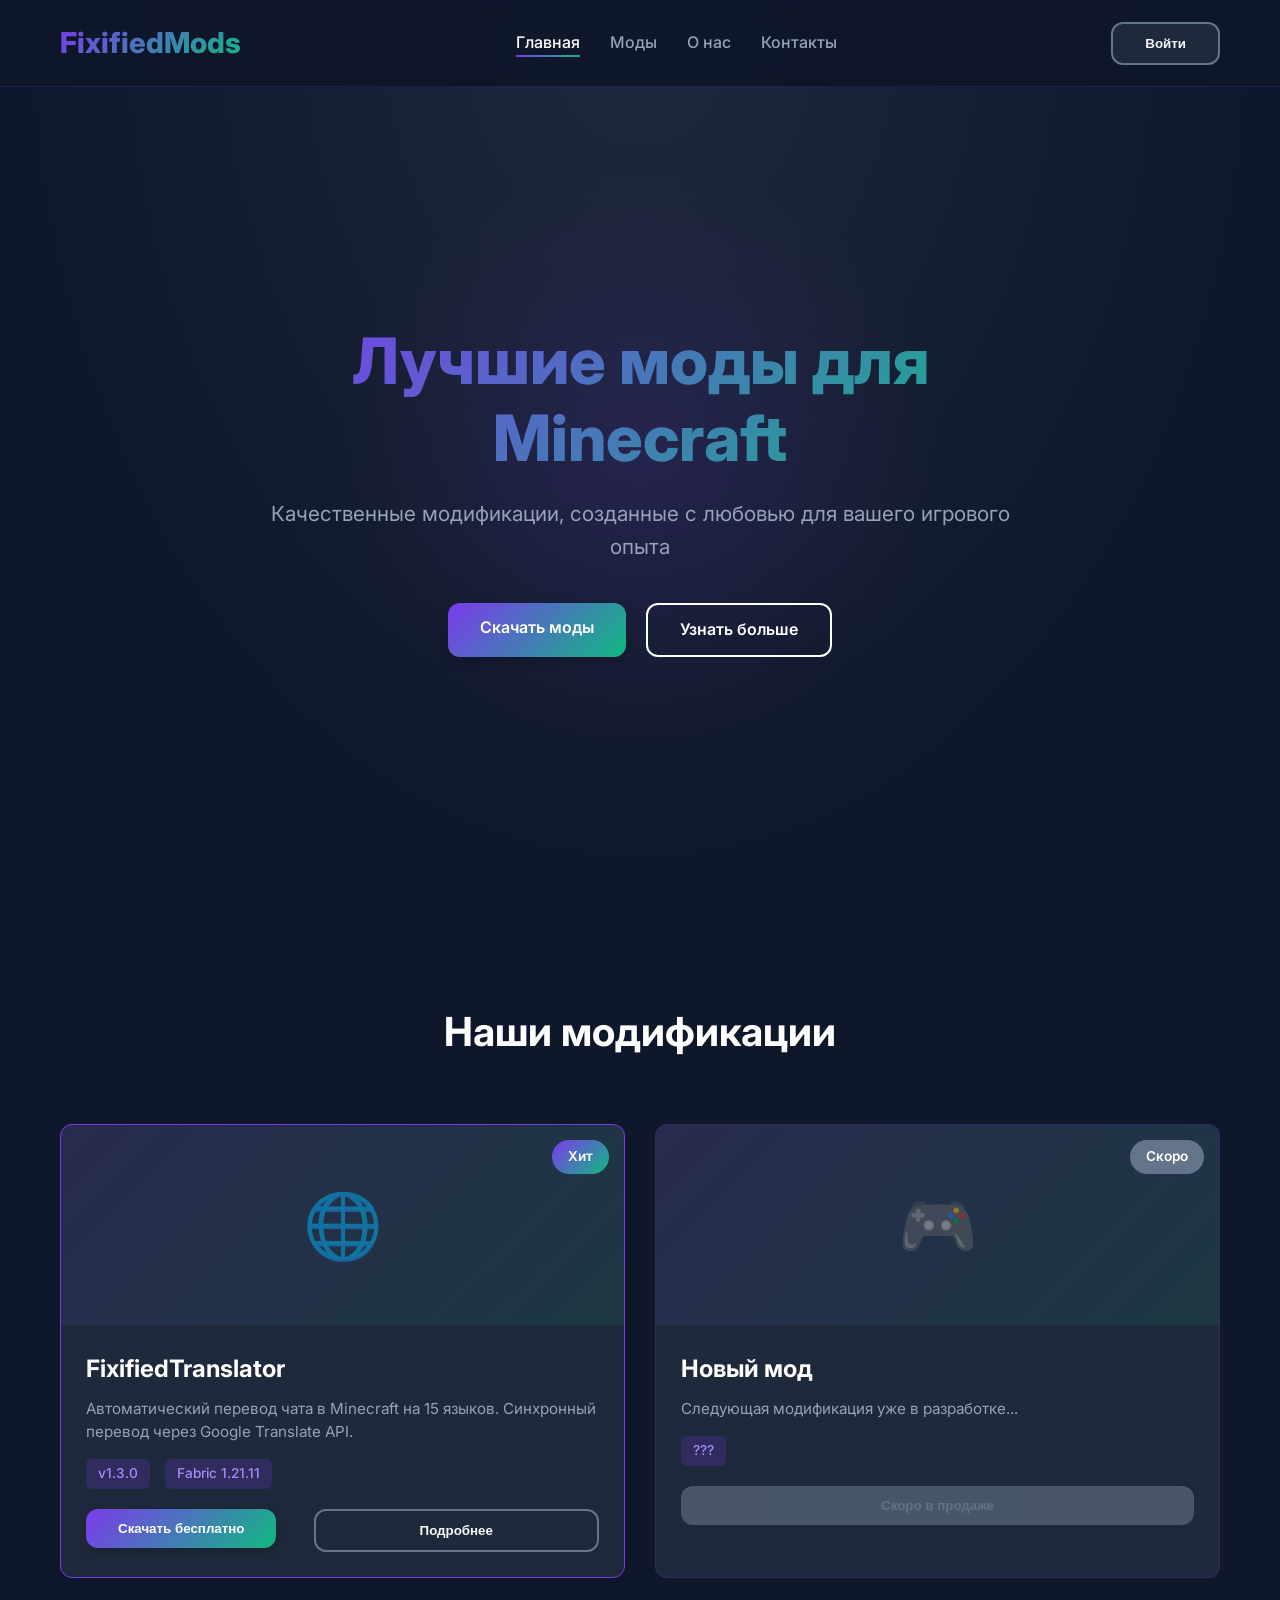
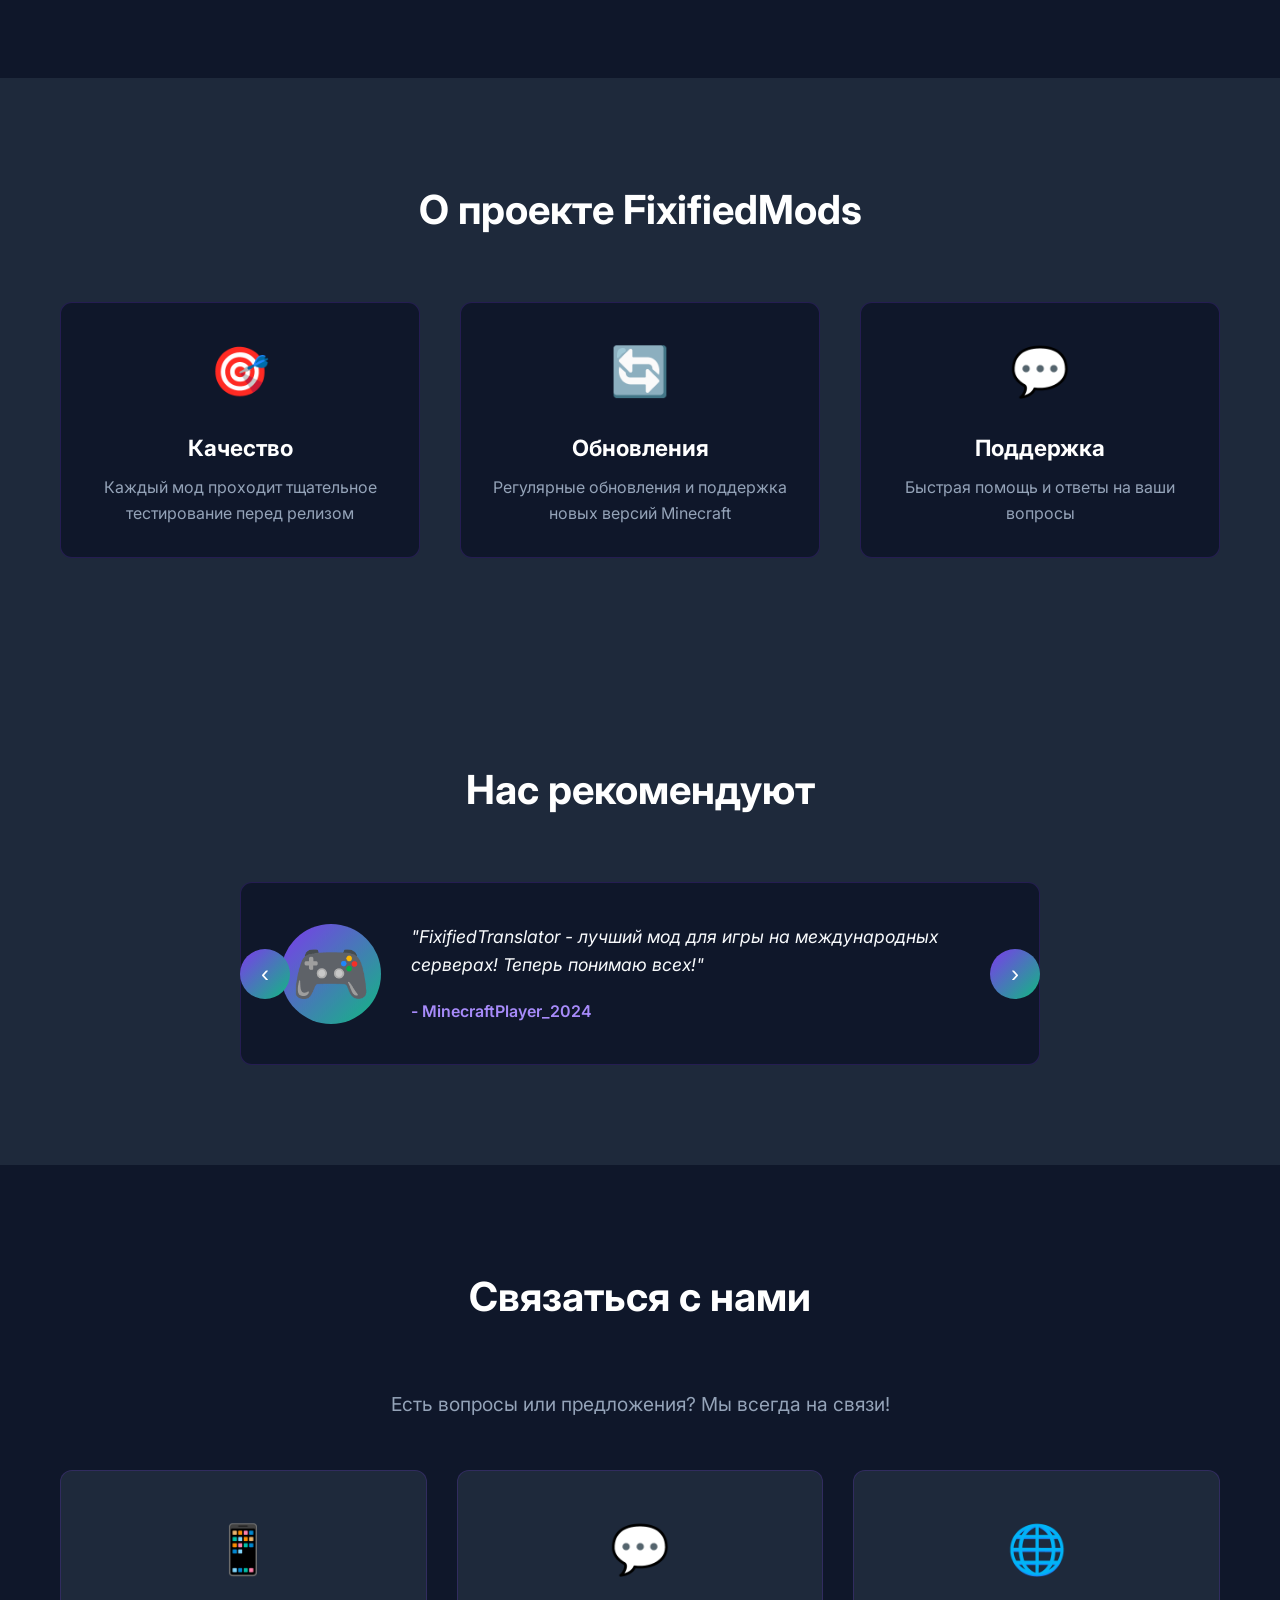
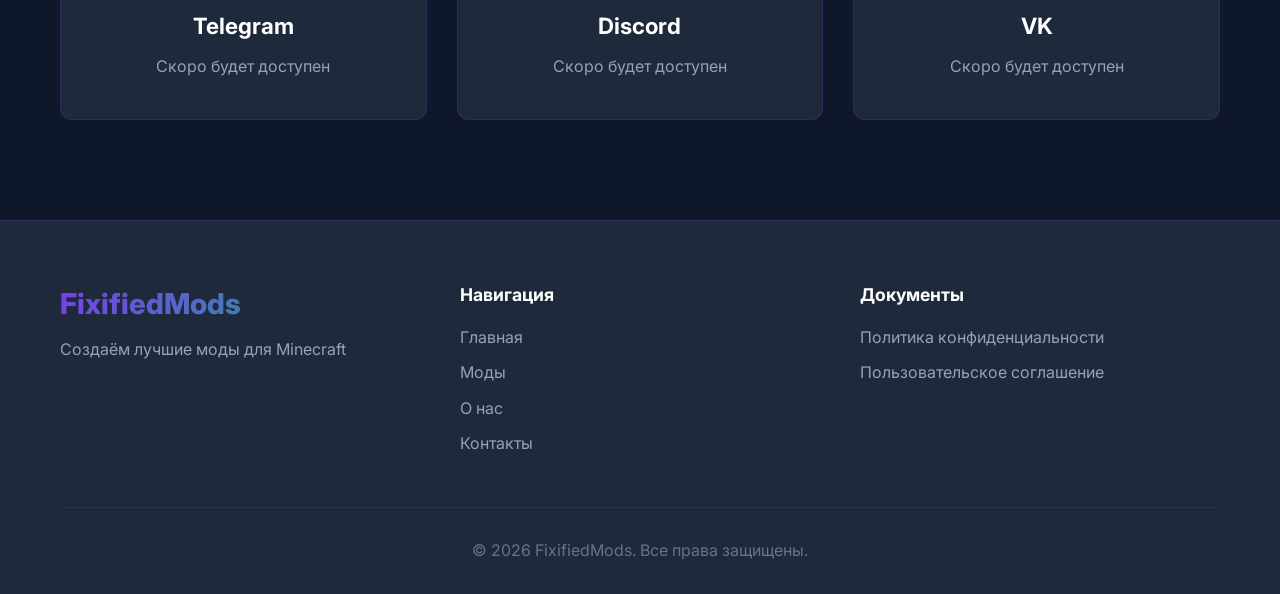
==== index.html @ a30034c5 "Initial commit: FixifiedMods website with FixifiedTranslator v1.3.0" ====
<!DOCTYPE html>
<html lang="ru">
<head>
    <meta charset="UTF-8">
    <meta name="viewport" content="width=device-width, initial-scale=1.0">
    <title>FixifiedMods - Моды для Minecraft</title>
    <link rel="stylesheet" href="css/style.css">
    <link rel="preconnect" href="https://fonts.googleapis.com">
    <link rel="preconnect" href="https://fonts.gstatic.com" crossorigin>
    <link href="https://fonts.googleapis.com/css2?family=Inter:wght@400;500;600;700;800&display=swap" rel="stylesheet">
</head>
<body>
    <!-- Навигация -->
    <nav class="navbar">
        <div class="container">
            <div class="nav-brand">
                <h1 class="logo">FixifiedMods</h1>
            </div>
            <ul class="nav-menu">
                <li><a href="#home" class="nav-link active">Главная</a></li>
                <li><a href="#mods" class="nav-link">Моды</a></li>
                <li><a href="#about" class="nav-link">О нас</a></li>
                <li><a href="#contact" class="nav-link">Контакты</a></li>
            </ul>
            <div class="nav-actions">
                <button class="btn-secondary">Войти</button>
            </div>
            <div class="hamburger">
                <span></span>
                <span></span>
                <span></span>
            </div>
        </div>
    </nav>

    <!-- Герой секция -->
    <section id="home" class="hero">
        <div class="container">
            <div class="hero-content">
                <h1 class="hero-title">Лучшие моды для Minecraft</h1>
                <p class="hero-subtitle">Качественные модификации, созданные с любовью для вашего игрового опыта</p>
                <div class="hero-buttons">
                    <a href="#mods" class="btn-primary">Скачать моды</a>
                    <a href="#about" class="btn-outline">Узнать больше</a>
                </div>
            </div>
        </div>
    </section>

    <!-- Моды -->
    <section id="mods" class="mods-section">
        <div class="container">
            <h2 class="section-title">Наши модификации</h2>
            <div class="mods-grid">
                <!-- FixifiedTranslator -->
                <div class="mod-card featured">
                    <div class="mod-badge">Хит</div>
                    <div class="mod-image">
                        <div class="mod-placeholder">🌐</div>
                    </div>
                    <div class="mod-info">
                        <h3 class="mod-title">FixifiedTranslator</h3>
                        <p class="mod-description">Автоматический перевод чата в Minecraft на 15 языков. Синхронный перевод через Google Translate API.</p>
                        <div class="mod-meta">
                            <span class="mod-version">v1.3.0</span>
                            <span class="mod-loader">Fabric 1.21.11</span>
                        </div>
                        <div class="mod-actions">
                            <div class="download-wrapper">
                                <button class="btn-primary mod-download" id="downloadBtn">Скачать бесплатно</button>
                                <div class="download-options" id="downloadOptions">
                                    <a href="#" class="download-option" id="downloadDirect">
                                        <span class="option-icon">⬇️</span>
                                        <div>
                                            <div class="option-title">Скачать с сайта</div>
                                            <div class="option-desc">Без перехода на GitHub</div>
                                        </div>
                                    </a>
                                    <a href="https://github.com/your-username/fixifiedtranslator/releases/tag/v1.3.0" target="_blank" class="download-option" id="downloadGithub">
                                        <span class="option-icon">🐙</span>
                                        <div>
                                            <div class="option-title">GitHub Releases</div>
                                            <div class="option-desc">Перейти на GitHub</div>
                                        </div>
                                    </a>
                                </div>
                            </div>
                            <button class="btn-secondary mod-details" id="detailsBtn">Подробнее</button>
                        </div>
                    </div>
                </div>

                <!-- Placeholder для будущих модов -->
                <div class="mod-card coming-soon">
                    <div class="mod-badge soon">Скоро</div>
                    <div class="mod-image">
                        <div class="mod-placeholder">🎮</div>
                    </div>
                    <div class="mod-info">
                        <h3 class="mod-title">Новый мод</h3>
                        <p class="mod-description">Следующая модификация уже в разработке...</p>
                        <div class="mod-meta">
                            <span class="mod-version">???</span>
                        </div>
                        <div class="mod-actions">
                            <button class="btn-disabled" disabled>Скоро в продаже</button>
                        </div>
                    </div>
                </div>
            </div>
        </div>
    </section>

    <!-- О нас -->
    <section id="about" class="about-section">
        <div class="container">
            <h2 class="section-title">О проекте FixifiedMods</h2>
            <div class="about-content">
                <div class="about-feature">
                    <div class="feature-icon">🎯</div>
                    <h3>Качество</h3>
                    <p>Каждый мод проходит тщательное тестирование перед релизом</p>
                </div>
                <div class="about-feature">
                    <div class="feature-icon">🔄</div>
                    <h3>Обновления</h3>
                    <p>Регулярные обновления и поддержка новых версий Minecraft</p>
                </div>
                <div class="about-feature">
                    <div class="feature-icon">💬</div>
                    <h3>Поддержка</h3>
                    <p>Быстрая помощь и ответы на ваши вопросы</p>
                </div>
            </div>
        </div>
    </section>

    <!-- Отзывы -->
    <section id="reviews" class="reviews-section">
        <div class="container">
            <h2 class="section-title">Нас рекомендуют</h2>
            <div class="reviews-slider">
                <div class="reviews-track">
                    <div class="review-card">
                        <div class="review-avatar">🎮</div>
                        <div class="review-content">
                            <p class="review-text">"FixifiedTranslator - лучший мод для игры на международных серверах! Теперь понимаю всех!"</p>
                            <h4 class="review-author">- MinecraftPlayer_2024</h4>
                        </div>
                    </div>
                    <div class="review-card">
                        <div class="review-avatar">⛏️</div>
                        <div class="review-content">
                            <p class="review-text">"Наконец-то нормальный переводчик для Minecraft. Работает быстро и без лагов!"</p>
                            <h4 class="review-author">- CraftMaster_RU</h4>
                        </div>
                    </div>
                    <div class="review-card">
                        <div class="review-avatar">🌟</div>
                        <div class="review-content">
                            <p class="review-text">"Играю с друзьями из других стран, и этот мод просто спасение. Рекомендую!"</p>
                            <h4 class="review-author">- BlockBuilder_Pro</h4>
                        </div>
                    </div>
                </div>
                <button class="slider-btn slider-prev">‹</button>
                <button class="slider-btn slider-next">›</button>
            </div>
        </div>
    </section>

    <!-- Контакты -->
    <section id="contact" class="contact-section">
        <div class="container">
            <h2 class="section-title">Связаться с нами</h2>
            <p class="contact-subtitle">Есть вопросы или предложения? Мы всегда на связи!</p>
            <div class="contact-links">
                <a href="#" class="contact-card">
                    <div class="contact-icon">📱</div>
                    <h3>Telegram</h3>
                    <p>Скоро будет доступен</p>
                </a>
                <a href="#" class="contact-card">
                    <div class="contact-icon">💬</div>
                    <h3>Discord</h3>
                    <p>Скоро будет доступен</p>
                </a>
                <a href="#" class="contact-card">
                    <div class="contact-icon">🌐</div>
                    <h3>VK</h3>
                    <p>Скоро будет доступен</p>
                </a>
            </div>
        </div>
    </section>

    <!-- Модальное окно мода -->
    <div class="modal" id="modModal">
        <div class="modal-overlay" id="modalOverlay"></div>
        <div class="modal-content">
            <button class="modal-close" id="modalClose">✕</button>
            <div class="modal-header">
                <div class="modal-icon">🌐</div>
                <h2 class="modal-title">FixifiedTranslator</h2>
                <span class="modal-version">v1.3.0</span>
            </div>
            <div class="modal-body">
                <div class="modal-section">
                    <h3>Описание</h3>
                    <p>FixifiedTranslator — это мощный мод для Minecraft Fabric, который автоматически переводит входящие сообщения чата на выбранный вами язык. Забудьте о языковых барьерах на международных серверах!</p>
                </div>
                <div class="modal-section">
                    <h3>Возможности</h3>
                    <ul class="feature-list">
                        <li>✅ Автоматический перевод всех входящих сообщений</li>
                        <li>✅ Поддержка 15 языков</li>
                        <li>✅ Синхронный перевод через Google Translate API</li>
                        <li>✅ Без миксинов (совместим с Sodium)</li>
                        <li>✅ Настройки через клавишу F9</li>
                        <li>✅ Конфиг сохраняется в config/fixifiedtranslator.json</li>
                        <li>✅ Работает на Fabric 1.21.11</li>
                    </ul>
                </div>
                <div class="modal-section">
                    <h3>Установка</h3>
                    <ol class="install-steps">
                        <li>Установите <a href="https://fabricmc.net/use/installer/" target="_blank">Fabric Loader</a></li>
                        <li>Скачайте мод и поместите .jar файл в папку <code>mods</code></li>
                        <li>Запустите Minecraft с Fabric профилем</li>
                        <li>Нажмите F9 в игре для настройки языка</li>
                    </ol>
                </div>
                <div class="modal-section">
                    <h3>Системные требования</h3>
                    <div class="requirements">
                        <div class="req-item">
                            <span class="req-label">Версия Minecraft:</span>
                            <span class="req-value">1.21.11</span>
                        </div>
                        <div class="req-item">
                            <span class="req-label">Загрузчик:</span>
                            <span class="req-value">Fabric</span>
                        </div>
                        <div class="req-item">
                            <span class="req-label">Java:</span>
                            <span class="req-value">21+</span>
                        </div>
                        <div class="req-item">
                            <span class="req-label">Размер файла:</span>
                            <span class="req-value">~50 KB</span>
                        </div>
                    </div>
                </div>
            </div>
            <div class="modal-footer">
                <a href="#" class="btn-primary modal-download" id="modalDownloadDirect">Скачать v1.3.0</a>
                <a href="https://github.com/your-username/fixifiedtranslator/releases/tag/v1.3.0" target="_blank" class="btn-secondary">GitHub</a>
            </div>
        </div>
    </div>

    <!-- Футер -->
    <footer class="footer">
        <div class="container">
            <div class="footer-content">
                <div class="footer-brand">
                    <h3>FixifiedMods</h3>
                    <p>Создаём лучшие моды для Minecraft</p>
                </div>
                <div class="footer-links">
                    <h4>Навигация</h4>
                    <ul>
                        <li><a href="#home">Главная</a></li>
                        <li><a href="#mods">Моды</a></li>
                        <li><a href="#about">О нас</a></li>
                        <li><a href="#contact">Контакты</a></li>
                    </ul>
                </div>
                <div class="footer-legal">
                    <h4>Документы</h4>
                    <ul>
                        <li><a href="#">Политика конфиденциальности</a></li>
                        <li><a href="#">Пользовательское соглашение</a></li>
                    </ul>
                </div>
            </div>
            <div class="footer-bottom">
                <p>&copy; 2026 FixifiedMods. Все права защищены.</p>
            </div>
        </div>
    </footer>

    <script src="js/main.js"></script>
</body>
</html>
---- css/style.css ----
/* ===== RESET & BASE ===== */
* {
    margin: 0;
    padding: 0;
    box-sizing: border-box;
}

:root {
    --primary: #7c3aed;
    --primary-dark: #6d28d9;
    --primary-light: #a78bfa;
    --secondary: #10b981;
    --dark: #0f172a;
    --dark-light: #1e293b;
    --gray: #64748b;
    --gray-light: #94a3b8;
    --light: #f8fafc;
    --white: #ffffff;
    --gradient: linear-gradient(135deg, var(--primary) 0%, var(--secondary) 100%);
    --shadow: 0 10px 30px rgba(0, 0, 0, 0.3);
    --shadow-sm: 0 4px 12px rgba(0, 0, 0, 0.2);
    --radius: 12px;
    --transition: all 0.3s ease;
}

html {
    scroll-behavior: smooth;
}

body {
    font-family: 'Inter', -apple-system, BlinkMacSystemFont, 'Segoe UI', sans-serif;
    background: var(--dark);
    color: var(--light);
    line-height: 1.6;
    overflow-x: hidden;
}

.container {
    max-width: 1200px;
    margin: 0 auto;
    padding: 0 20px;
}

/* ===== BUTTONS ===== */
.btn-primary {
    display: inline-block;
    padding: 12px 32px;
    background: var(--gradient);
    color: var(--white);
    border: none;
    border-radius: var(--radius);
    font-weight: 600;
    text-decoration: none;
    cursor: pointer;
    transition: var(--transition);
    box-shadow: var(--shadow-sm);
}

.btn-primary:hover {
    transform: translateY(-2px);
    box-shadow: var(--shadow);
}

.btn-secondary {
    display: inline-block;
    padding: 12px 32px;
    background: var(--dark-light);
    color: var(--light);
    border: 2px solid var(--gray);
    border-radius: var(--radius);
    font-weight: 600;
    text-decoration: none;
    cursor: pointer;
    transition: var(--transition);
}

.btn-secondary:hover {
    border-color: var(--primary-light);
    color: var(--primary-light);
}

.btn-outline {
    display: inline-block;
    padding: 12px 32px;
    background: transparent;
    color: var(--white);
    border: 2px solid var(--white);
    border-radius: var(--radius);
    font-weight: 600;
    text-decoration: none;
    cursor: pointer;
    transition: var(--transition);
}

.btn-outline:hover {
    background: var(--white);
    color: var(--dark);
}

.btn-disabled {
    display: inline-block;
    padding: 12px 32px;
    background: var(--gray);
    color: var(--gray-light);
    border: none;
    border-radius: var(--radius);
    font-weight: 600;
    cursor: not-allowed;
    opacity: 0.6;
}

/* ===== NAVBAR ===== */
.navbar {
    position: fixed;
    top: 0;
    left: 0;
    right: 0;
    background: rgba(15, 23, 42, 0.95);
    backdrop-filter: blur(10px);
    z-index: 1000;
    padding: 20px 0;
    border-bottom: 1px solid rgba(124, 58, 237, 0.2);
}

.navbar .container {
    display: flex;
    justify-content: space-between;
    align-items: center;
}

.logo {
    font-size: 1.8rem;
    font-weight: 800;
    background: var(--gradient);
    -webkit-background-clip: text;
    background-clip: text;
    -webkit-text-fill-color: transparent;
}

.nav-menu {
    display: flex;
    list-style: none;
    gap: 30px;
}

.nav-link {
    color: var(--gray-light);
    text-decoration: none;
    font-weight: 500;
    transition: var(--transition);
    position: relative;
}

.nav-link:hover,
.nav-link.active {
    color: var(--white);
}

.nav-link.active::after {
    content: '';
    position: absolute;
    bottom: -5px;
    left: 0;
    right: 0;
    height: 2px;
    background: var(--gradient);
    border-radius: 1px;
}

.hamburger {
    display: none;
    flex-direction: column;
    gap: 5px;
    cursor: pointer;
}

.hamburger span {
    width: 25px;
    height: 3px;
    background: var(--white);
    border-radius: 2px;
    transition: var(--transition);
}

/* ===== HERO ===== */
.hero {
    min-height: 100vh;
    display: flex;
    align-items: center;
    justify-content: center;
    background: radial-gradient(ellipse at top, var(--dark-light) 0%, var(--dark) 70%);
    padding-top: 80px;
    position: relative;
    overflow: hidden;
}

.hero::before {
    content: '';
    position: absolute;
    top: 50%;
    left: 50%;
    transform: translate(-50%, -50%);
    width: 600px;
    height: 600px;
    background: radial-gradient(circle, rgba(124, 58, 237, 0.15) 0%, transparent 70%);
    border-radius: 50%;
    pointer-events: none;
}

.hero-content {
    text-align: center;
    max-width: 800px;
    position: relative;
    z-index: 1;
}

.hero-title {
    font-size: 4rem;
    font-weight: 800;
    line-height: 1.2;
    margin-bottom: 20px;
    background: var(--gradient);
    -webkit-background-clip: text;
    background-clip: text;
    -webkit-text-fill-color: transparent;
}

.hero-subtitle {
    font-size: 1.3rem;
    color: var(--gray-light);
    margin-bottom: 40px;
}

.hero-buttons {
    display: flex;
    gap: 20px;
    justify-content: center;
    flex-wrap: wrap;
}

/* ===== MODS SECTION ===== */
.mods-section {
    padding: 100px 0;
    background: var(--dark);
}

.section-title {
    font-size: 2.5rem;
    font-weight: 700;
    text-align: center;
    margin-bottom: 60px;
    color: var(--white);
}

.mods-grid {
    display: grid;
    grid-template-columns: repeat(auto-fit, minmax(320px, 1fr));
    gap: 30px;
}

.mod-card {
    background: var(--dark-light);
    border-radius: var(--radius);
    overflow: hidden;
    border: 1px solid rgba(124, 58, 237, 0.2);
    transition: var(--transition);
    position: relative;
}

.mod-card:hover {
    transform: translateY(-8px);
    border-color: var(--primary-light);
    box-shadow: var(--shadow);
}

.mod-card.featured {
    border-color: var(--primary);
}

.mod-card.coming-soon {
    opacity: 0.7;
}

.mod-badge {
    position: absolute;
    top: 15px;
    right: 15px;
    background: var(--gradient);
    color: var(--white);
    padding: 6px 16px;
    border-radius: 20px;
    font-size: 0.85rem;
    font-weight: 600;
    z-index: 2;
}

.mod-badge.soon {
    background: var(--gray);
}

.mod-image {
    height: 200px;
    background: linear-gradient(135deg, rgba(124, 58, 237, 0.1) 0%, rgba(16, 185, 129, 0.1) 100%);
    display: flex;
    align-items: center;
    justify-content: center;
}

.mod-placeholder {
    font-size: 4rem;
    opacity: 0.5;
}

.mod-info {
    padding: 25px;
}

.mod-title {
    font-size: 1.5rem;
    font-weight: 700;
    margin-bottom: 10px;
    color: var(--white);
}

.mod-description {
    color: var(--gray-light);
    margin-bottom: 15px;
    font-size: 0.95rem;
    line-height: 1.5;
}

.mod-meta {
    display: flex;
    gap: 15px;
    margin-bottom: 20px;
}

.mod-version,
.mod-loader {
    background: rgba(124, 58, 237, 0.2);
    color: var(--primary-light);
    padding: 4px 12px;
    border-radius: 6px;
    font-size: 0.85rem;
    font-weight: 500;
}

.mod-actions {
    display: flex;
    gap: 10px;
    flex-wrap: wrap;
}

.mod-actions button {
    flex: 1;
    min-width: 140px;
}

/* ===== ABOUT SECTION ===== */
.about-section {
    padding: 100px 0;
    background: var(--dark-light);
}

.about-content {
    display: grid;
    grid-template-columns: repeat(auto-fit, minmax(250px, 1fr));
    gap: 40px;
}

.about-feature {
    text-align: center;
    padding: 30px;
    background: var(--dark);
    border-radius: var(--radius);
    border: 1px solid rgba(124, 58, 237, 0.2);
    transition: var(--transition);
}

.about-feature:hover {
    border-color: var(--primary-light);
    transform: translateY(-5px);
}

.feature-icon {
    font-size: 3rem;
    margin-bottom: 20px;
}

.about-feature h3 {
    font-size: 1.4rem;
    margin-bottom: 10px;
    color: var(--white);
}

.about-feature p {
    color: var(--gray-light);
}

.mod-actions {
    display: flex;
    gap: 10px;
    flex-wrap: wrap;
}

.mod-actions button {
    flex: 1;
    min-width: 140px;
}

.download-wrapper {
    position: relative;
    flex: 1;
    min-width: 140px;
}

.download-options {
    position: absolute;
    top: calc(100% + 8px);
    left: 0;
    right: 0;
    background: var(--dark);
    border: 2px solid var(--primary);
    border-radius: var(--radius);
    padding: 8px;
    display: none;
    flex-direction: column;
    gap: 8px;
    z-index: 100;
    box-shadow: var(--shadow);
    animation: dropdownSlide 0.2s ease;
}

.download-options.active {
    display: flex;
}

@keyframes dropdownSlide {
    from {
        opacity: 0;
        transform: translateY(-10px);
    }
    to {
        opacity: 1;
        transform: translateY(0);
    }
}

.download-option {
    display: flex;
    align-items: center;
    gap: 12px;
    padding: 12px;
    background: var(--dark-light);
    border-radius: 8px;
    text-decoration: none;
    transition: var(--transition);
    border: 1px solid transparent;
}

.download-option:hover {
    border-color: var(--primary-light);
    background: rgba(124, 58, 237, 0.1);
}

.option-icon {
    font-size: 1.5rem;
}

.option-title {
    color: var(--white);
    font-weight: 600;
    font-size: 0.95rem;
}

.option-desc {
    color: var(--gray-light);
    font-size: 0.8rem;
}

/* ===== MODAL ===== */
.modal {
    position: fixed;
    top: 0;
    left: 0;
    right: 0;
    bottom: 0;
    z-index: 9999;
    display: none;
    align-items: center;
    justify-content: center;
    padding: 20px;
}

.modal.active {
    display: flex;
}

.modal-overlay {
    position: absolute;
    top: 0;
    left: 0;
    right: 0;
    bottom: 0;
    background: rgba(0, 0, 0, 0.8);
    backdrop-filter: blur(5px);
}

.modal-content {
    position: relative;
    background: var(--dark-light);
    border: 2px solid var(--primary);
    border-radius: var(--radius);
    max-width: 700px;
    width: 100%;
    max-height: 90vh;
    overflow-y: auto;
    padding: 40px;
    box-shadow: var(--shadow);
    animation: modalSlideIn 0.3s ease;
}

@keyframes modalSlideIn {
    from {
        opacity: 0;
        transform: scale(0.9) translateY(20px);
    }
    to {
        opacity: 1;
        transform: scale(1) translateY(0);
    }
}

.modal-close {
    position: absolute;
    top: 20px;
    right: 20px;
    background: var(--dark);
    border: 2px solid var(--gray);
    color: var(--white);
    width: 40px;
    height: 40px;
    border-radius: 50%;
    font-size: 1.2rem;
    cursor: pointer;
    transition: var(--transition);
    display: flex;
    align-items: center;
    justify-content: center;
}

.modal-close:hover {
    border-color: var(--primary);
    background: rgba(124, 58, 237, 0.2);
}

.modal-header {
    text-align: center;
    margin-bottom: 30px;
}

.modal-icon {
    font-size: 4rem;
    margin-bottom: 15px;
}

.modal-title {
    font-size: 2rem;
    font-weight: 700;
    color: var(--white);
    margin-bottom: 10px;
}

.modal-version {
    background: var(--gradient);
    color: var(--white);
    padding: 6px 20px;
    border-radius: 20px;
    font-weight: 600;
    font-size: 0.95rem;
    display: inline-block;
}

.modal-body {
    color: var(--light);
}

.modal-section {
    margin-bottom: 30px;
}

.modal-section h3 {
    font-size: 1.4rem;
    color: var(--white);
    margin-bottom: 15px;
    padding-bottom: 10px;
    border-bottom: 2px solid rgba(124, 58, 237, 0.3);
}

.feature-list {
    list-style: none;
    padding: 0;
}

.feature-list li {
    padding: 8px 0;
    color: var(--light);
}

.install-steps {
    padding-left: 20px;
}

.install-steps li {
    padding: 10px 0;
    color: var(--light);
}

.install-steps a {
    color: var(--primary-light);
    text-decoration: none;
}

.install-steps a:hover {
    text-decoration: underline;
}

.install-steps code {
    background: var(--dark);
    padding: 2px 8px;
    border-radius: 4px;
    color: var(--primary-light);
    font-family: 'Courier New', monospace;
}

.requirements {
    display: grid;
    grid-template-columns: repeat(auto-fit, minmax(200px, 1fr));
    gap: 15px;
}

.req-item {
    background: var(--dark);
    padding: 15px;
    border-radius: 8px;
}

.req-label {
    display: block;
    color: var(--gray-light);
    font-size: 0.85rem;
    margin-bottom: 5px;
}

.req-value {
    display: block;
    color: var(--white);
    font-weight: 600;
    font-size: 1.1rem;
}

.modal-footer {
    display: flex;
    gap: 15px;
    padding-top: 30px;
    border-top: 1px solid rgba(124, 58, 237, 0.2);
    justify-content: center;
}

.modal-footer a {
    flex: 1;
    text-align: center;
    max-width: 250px;
}

/* ===== REVIEWS SECTION ===== */
.reviews-section {
    padding: 100px 0;
    background: var(--dark-light);
}

.reviews-slider {
    position: relative;
    max-width: 800px;
    margin: 0 auto;
    overflow: hidden;
}

.reviews-track {
    display: flex;
    transition: transform 0.5s ease;
}

.review-card {
    min-width: 100%;
    background: var(--dark);
    border-radius: var(--radius);
    padding: 40px;
    border: 1px solid rgba(124, 58, 237, 0.2);
    display: flex;
    gap: 30px;
    align-items: center;
}

.review-avatar {
    font-size: 4rem;
    background: var(--gradient);
    width: 100px;
    height: 100px;
    border-radius: 50%;
    display: flex;
    align-items: center;
    justify-content: center;
    flex-shrink: 0;
}

.review-content {
    flex: 1;
}

.review-text {
    font-size: 1.1rem;
    color: var(--light);
    font-style: italic;
    margin-bottom: 20px;
    line-height: 1.6;
}

.review-author {
    color: var(--primary-light);
    font-weight: 600;
}

.slider-btn {
    position: absolute;
    top: 50%;
    transform: translateY(-50%);
    background: var(--gradient);
    color: var(--white);
    border: none;
    width: 50px;
    height: 50px;
    border-radius: 50%;
    font-size: 1.5rem;
    cursor: pointer;
    transition: var(--transition);
    z-index: 10;
    display: flex;
    align-items: center;
    justify-content: center;
}

.slider-btn:hover {
    transform: translateY(-50%) scale(1.1);
}

.slider-prev {
    left: 0;
}

.slider-next {
    right: 0;
}

/* ===== CONTACT SECTION ===== */
.contact-section {
    padding: 100px 0;
    background: var(--dark);
}

.contact-subtitle {
    text-align: center;
    color: var(--gray-light);
    font-size: 1.2rem;
    margin-bottom: 50px;
}

.contact-links {
    display: grid;
    grid-template-columns: repeat(auto-fit, minmax(250px, 1fr));
    gap: 30px;
}

.contact-card {
    background: var(--dark-light);
    border-radius: var(--radius);
    padding: 40px 30px;
    text-align: center;
    border: 1px solid rgba(124, 58, 237, 0.2);
    text-decoration: none;
    transition: var(--transition);
}

.contact-card:hover {
    border-color: var(--primary-light);
    transform: translateY(-5px);
}

.contact-icon {
    font-size: 3rem;
    margin-bottom: 20px;
}

.contact-card h3 {
    font-size: 1.4rem;
    margin-bottom: 10px;
    color: var(--white);
}

.contact-card p {
    color: var(--gray-light);
}

/* ===== FOOTER ===== */
.footer {
    background: var(--dark-light);
    border-top: 1px solid rgba(124, 58, 237, 0.2);
    padding: 60px 0 30px;
}

.footer-content {
    display: grid;
    grid-template-columns: repeat(auto-fit, minmax(200px, 1fr));
    gap: 40px;
    margin-bottom: 40px;
}

.footer-brand h3 {
    font-size: 1.8rem;
    font-weight: 800;
    background: var(--gradient);
    -webkit-background-clip: text;
    background-clip: text;
    -webkit-text-fill-color: transparent;
    margin-bottom: 10px;
}

.footer-brand p {
    color: var(--gray-light);
}

.footer-links h4,
.footer-legal h4 {
    font-size: 1.1rem;
    margin-bottom: 15px;
    color: var(--white);
}

.footer-links ul,
.footer-legal ul {
    list-style: none;
}

.footer-links li,
.footer-legal li {
    margin-bottom: 10px;
}

.footer-links a,
.footer-legal a {
    color: var(--gray-light);
    text-decoration: none;
    transition: var(--transition);
}

.footer-links a:hover,
.footer-legal a:hover {
    color: var(--primary-light);
}

.footer-bottom {
    text-align: center;
    padding-top: 30px;
    border-top: 1px solid rgba(124, 58, 237, 0.2);
}

.footer-bottom p {
    color: var(--gray);
}

/* ===== RESPONSIVE ===== */
@media (max-width: 768px) {
    .nav-menu {
        position: fixed;
        top: 80px;
        right: -100%;
        width: 100%;
        height: calc(100vh - 80px);
        background: var(--dark-light);
        flex-direction: column;
        align-items: center;
        justify-content: flex-start;
        padding-top: 60px;
        gap: 30px;
        transition: var(--transition);
    }

    .nav-menu.active {
        right: 0;
    }

    .hamburger {
        display: flex;
    }

    .hero-title {
        font-size: 2.5rem;
    }

    .hero-subtitle {
        font-size: 1.1rem;
    }

    .section-title {
        font-size: 2rem;
    }

    .hero-buttons {
        flex-direction: column;
        align-items: center;
    }

    .mod-actions {
        flex-direction: column;
    }

    .mod-actions button {
        width: 100%;
    }
}

@media (max-width: 480px) {
    .hero-title {
        font-size: 2rem;
    }

    .section-title {
        font-size: 1.8rem;
    }

    .mods-grid {
        grid-template-columns: 1fr;
    }

    .about-content {
        grid-template-columns: 1fr;
    }

    .contact-links {
        grid-template-columns: 1fr;
    }
}
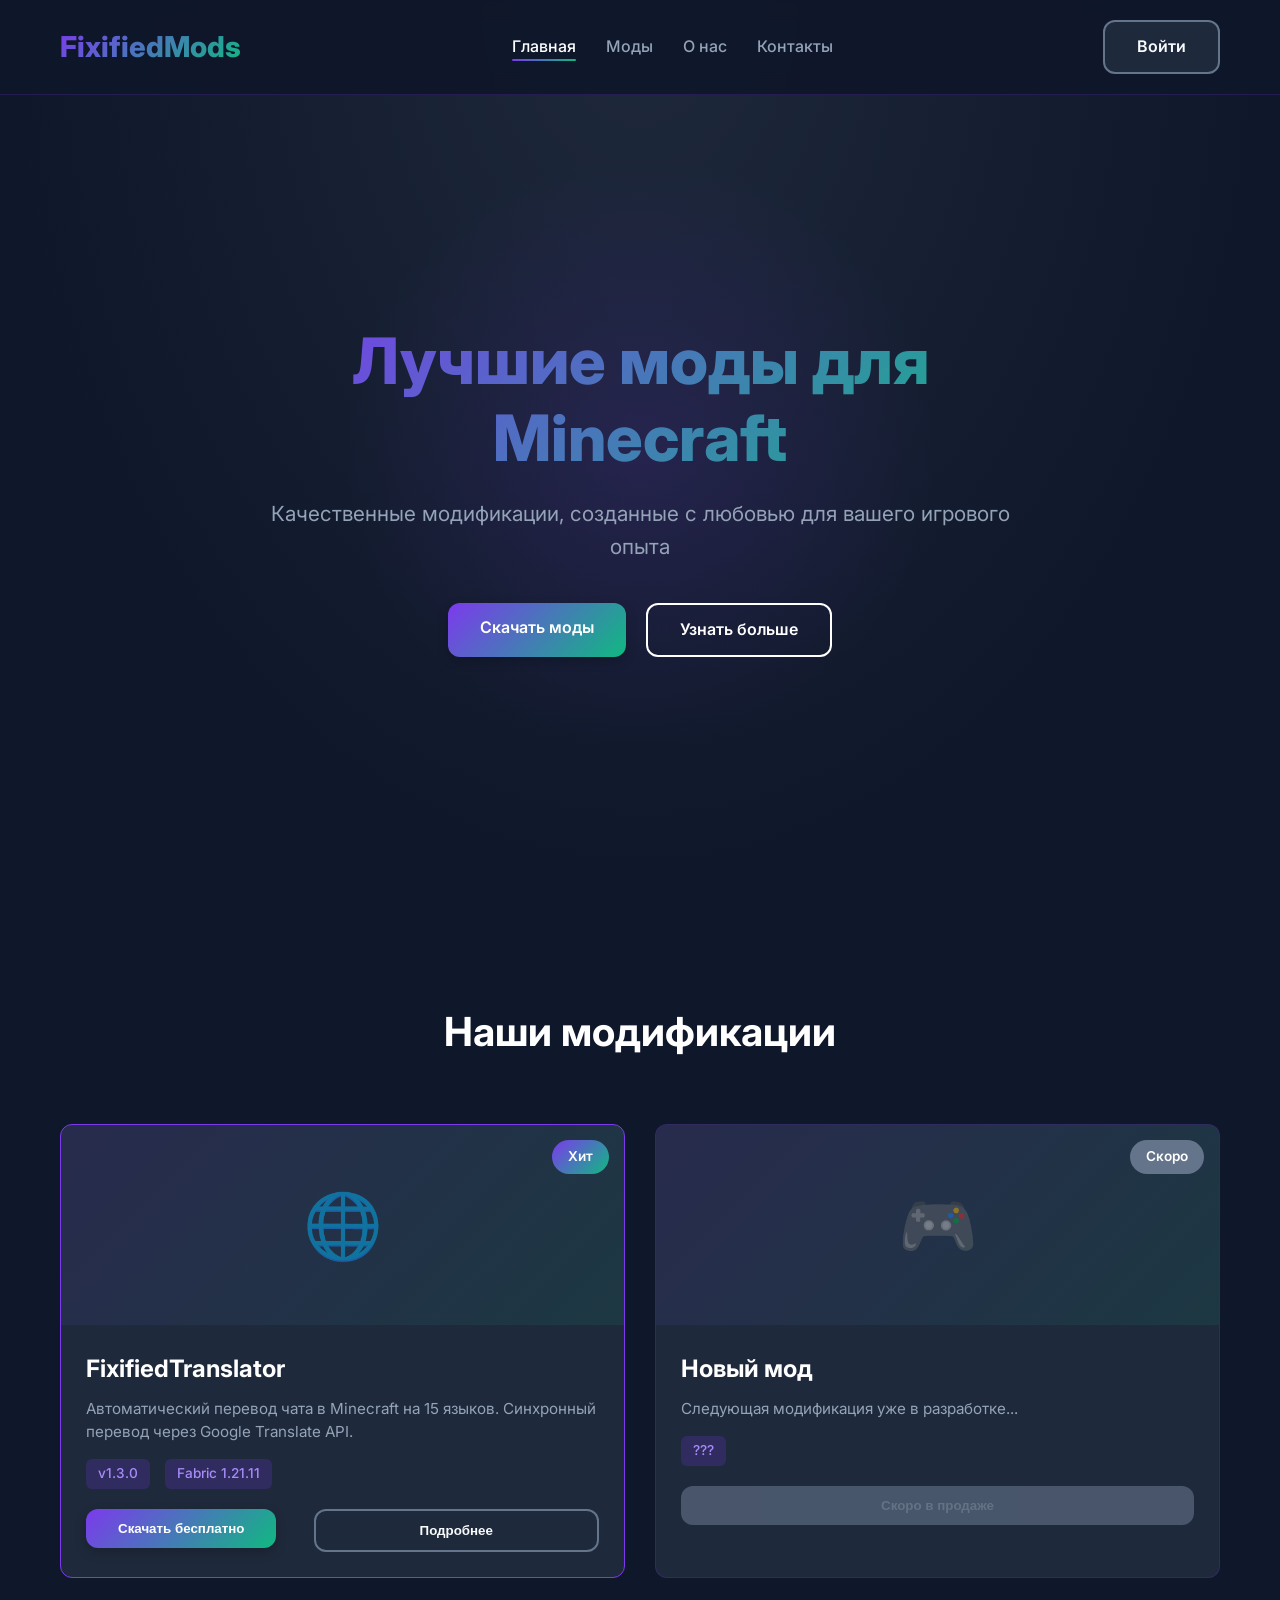
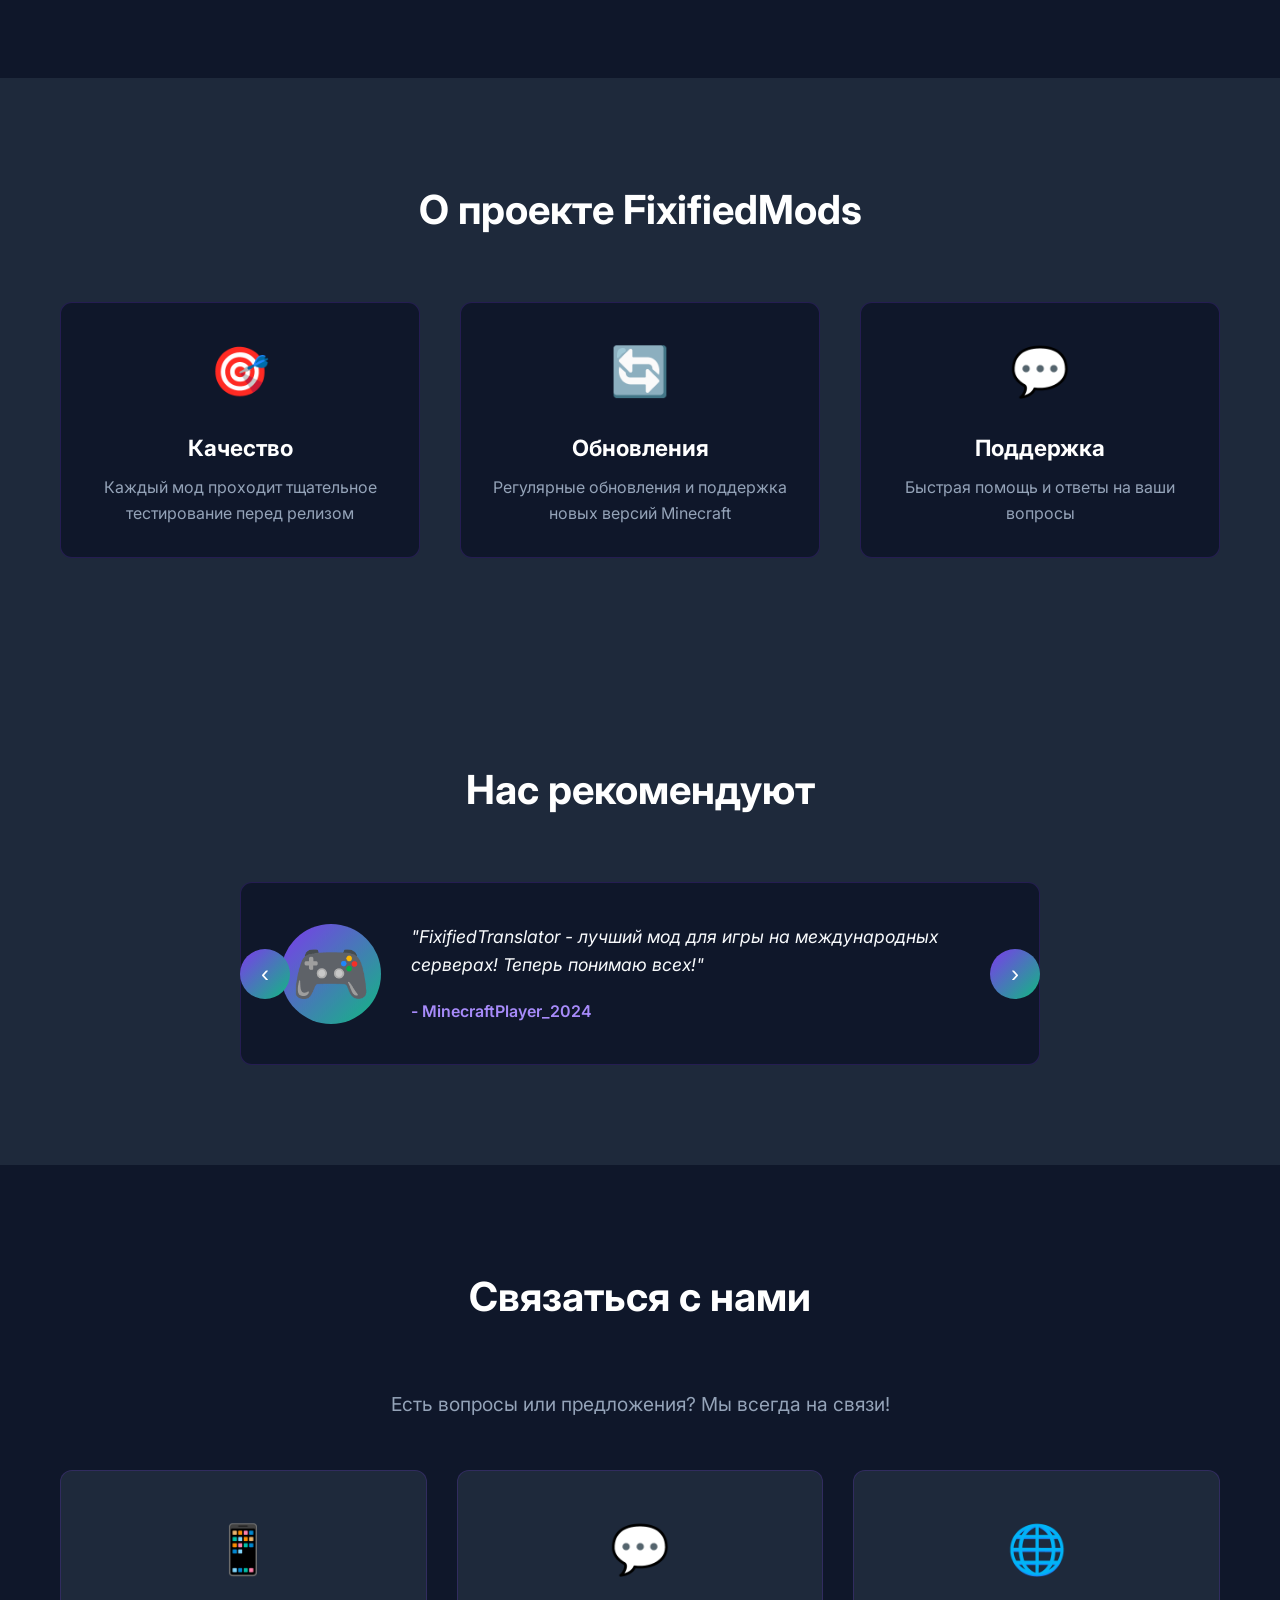
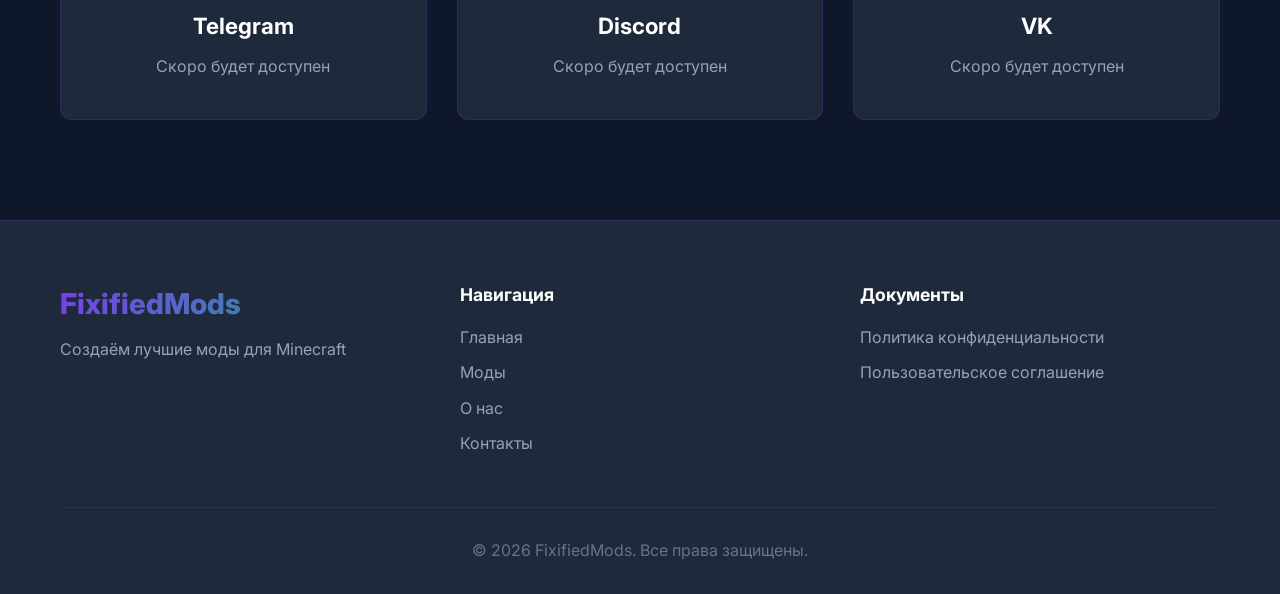
==== commit e5c5e30c: "Add auth flow and profile cabinet" ====
--- a/index.html
+++ b/index.html
@@ -23,7 +23,7 @@
                 <li><a href="#contact" class="nav-link">Контакты</a></li>
             </ul>
             <div class="nav-actions">
-                <button class="btn-secondary">Войти</button>
+                <a href="auth.html" class="btn-secondary auth-nav-link" id="authNavLink">Войти</a>
             </div>
             <div class="hamburger">
                 <span></span>
--- a/css/style.css
+++ b/css/style.css
@@ -949,4 +949,58 @@
     .contact-links {
         grid-template-columns: 1fr;
     }
-}
+    
+    .review-card {
+        flex-direction: column;
+        padding: 25px;
+        text-align: center;
+    }
+    
+    .review-avatar {
+        width: 70px;
+        height: 70px;
+        font-size: 2.5rem;
+    }
+    
+    .review-text {
+        font-size: 1rem;
+    }
+    
+    .slider-btn {
+        width: 40px;
+        height: 40px;
+        font-size: 1.2rem;
+    }
+    
+    .slider-prev {
+        left: 5px;
+    }
+    
+    .slider-next {
+        right: 5px;
+    }
+    
+    .modal-content {
+        padding: 25px;
+    }
+    
+    .modal-title {
+        font-size: 1.5rem;
+    }
+    
+    .modal-icon {
+        font-size: 3rem;
+    }
+    
+    .requirements {
+        grid-template-columns: 1fr;
+    }
+    
+    .modal-footer {
+        flex-direction: column;
+    }
+    
+    .modal-footer a {
+        max-width: 100%;
+    }
+}
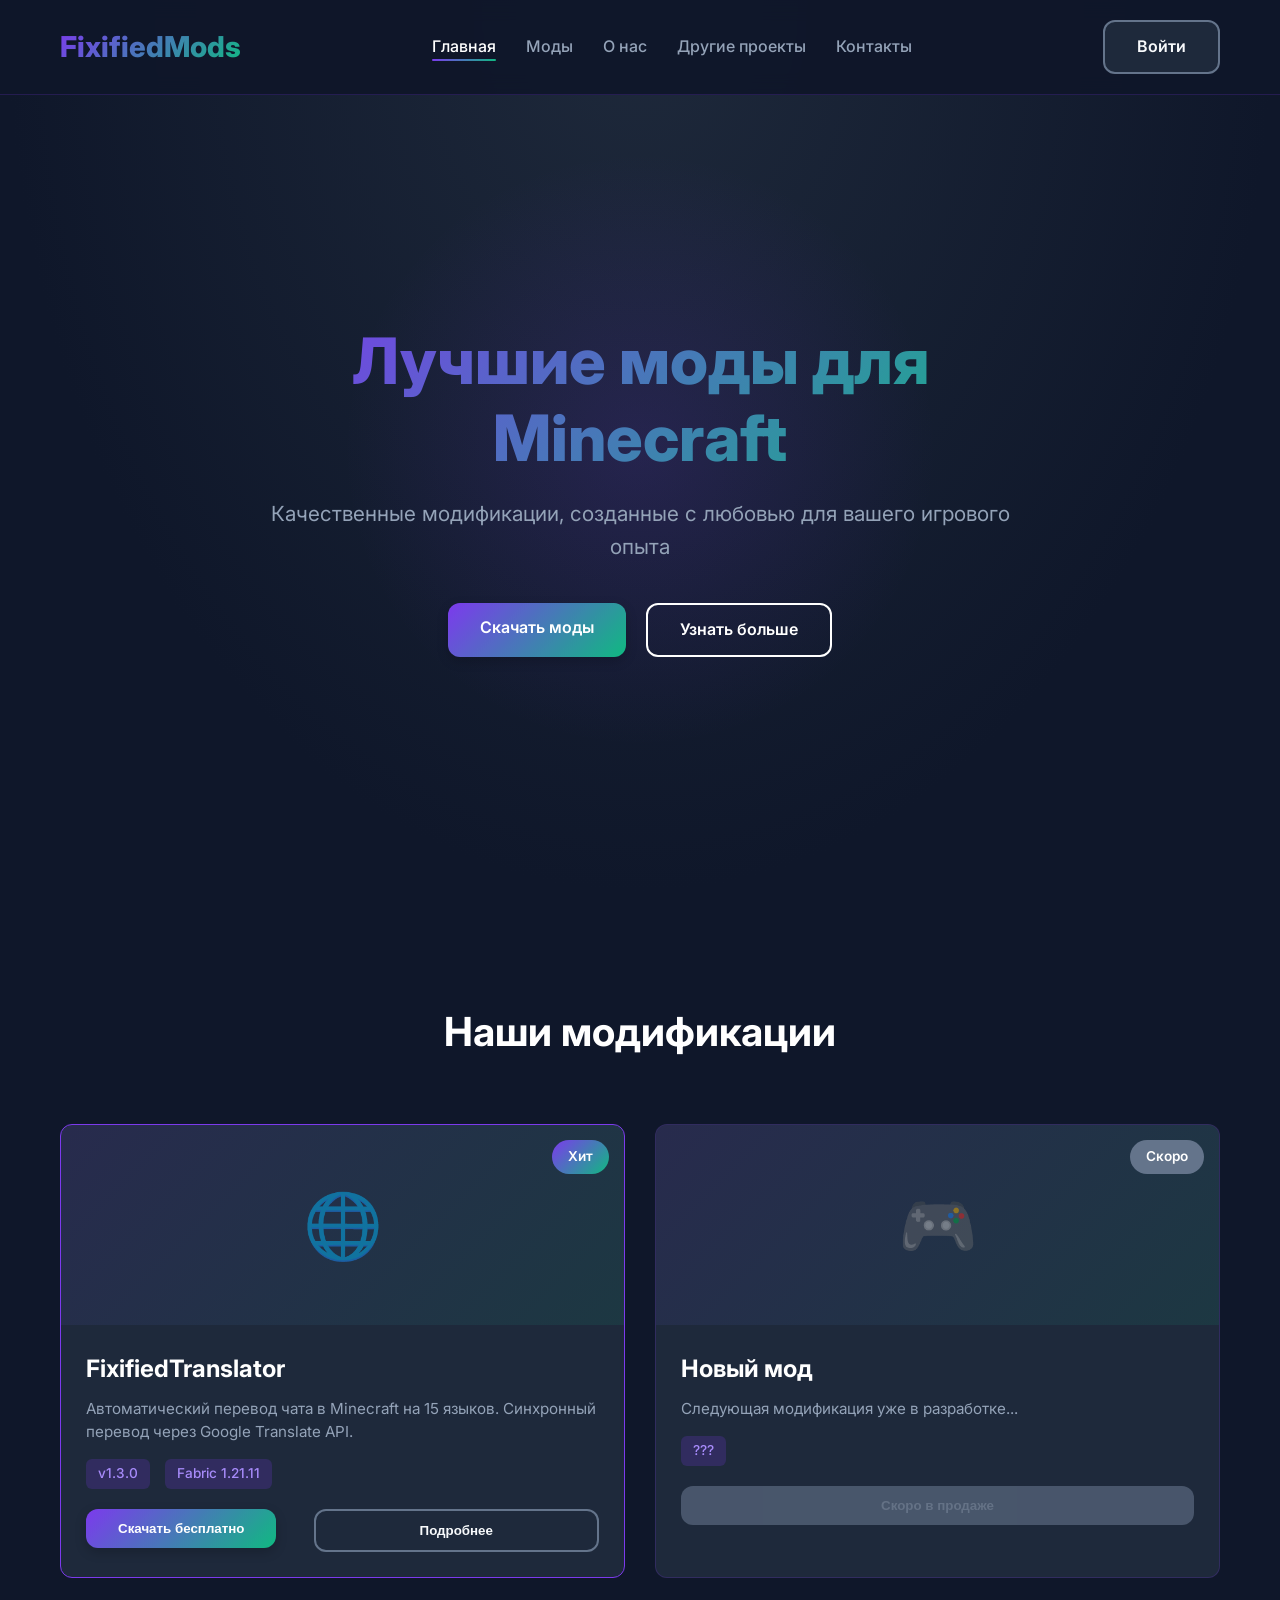
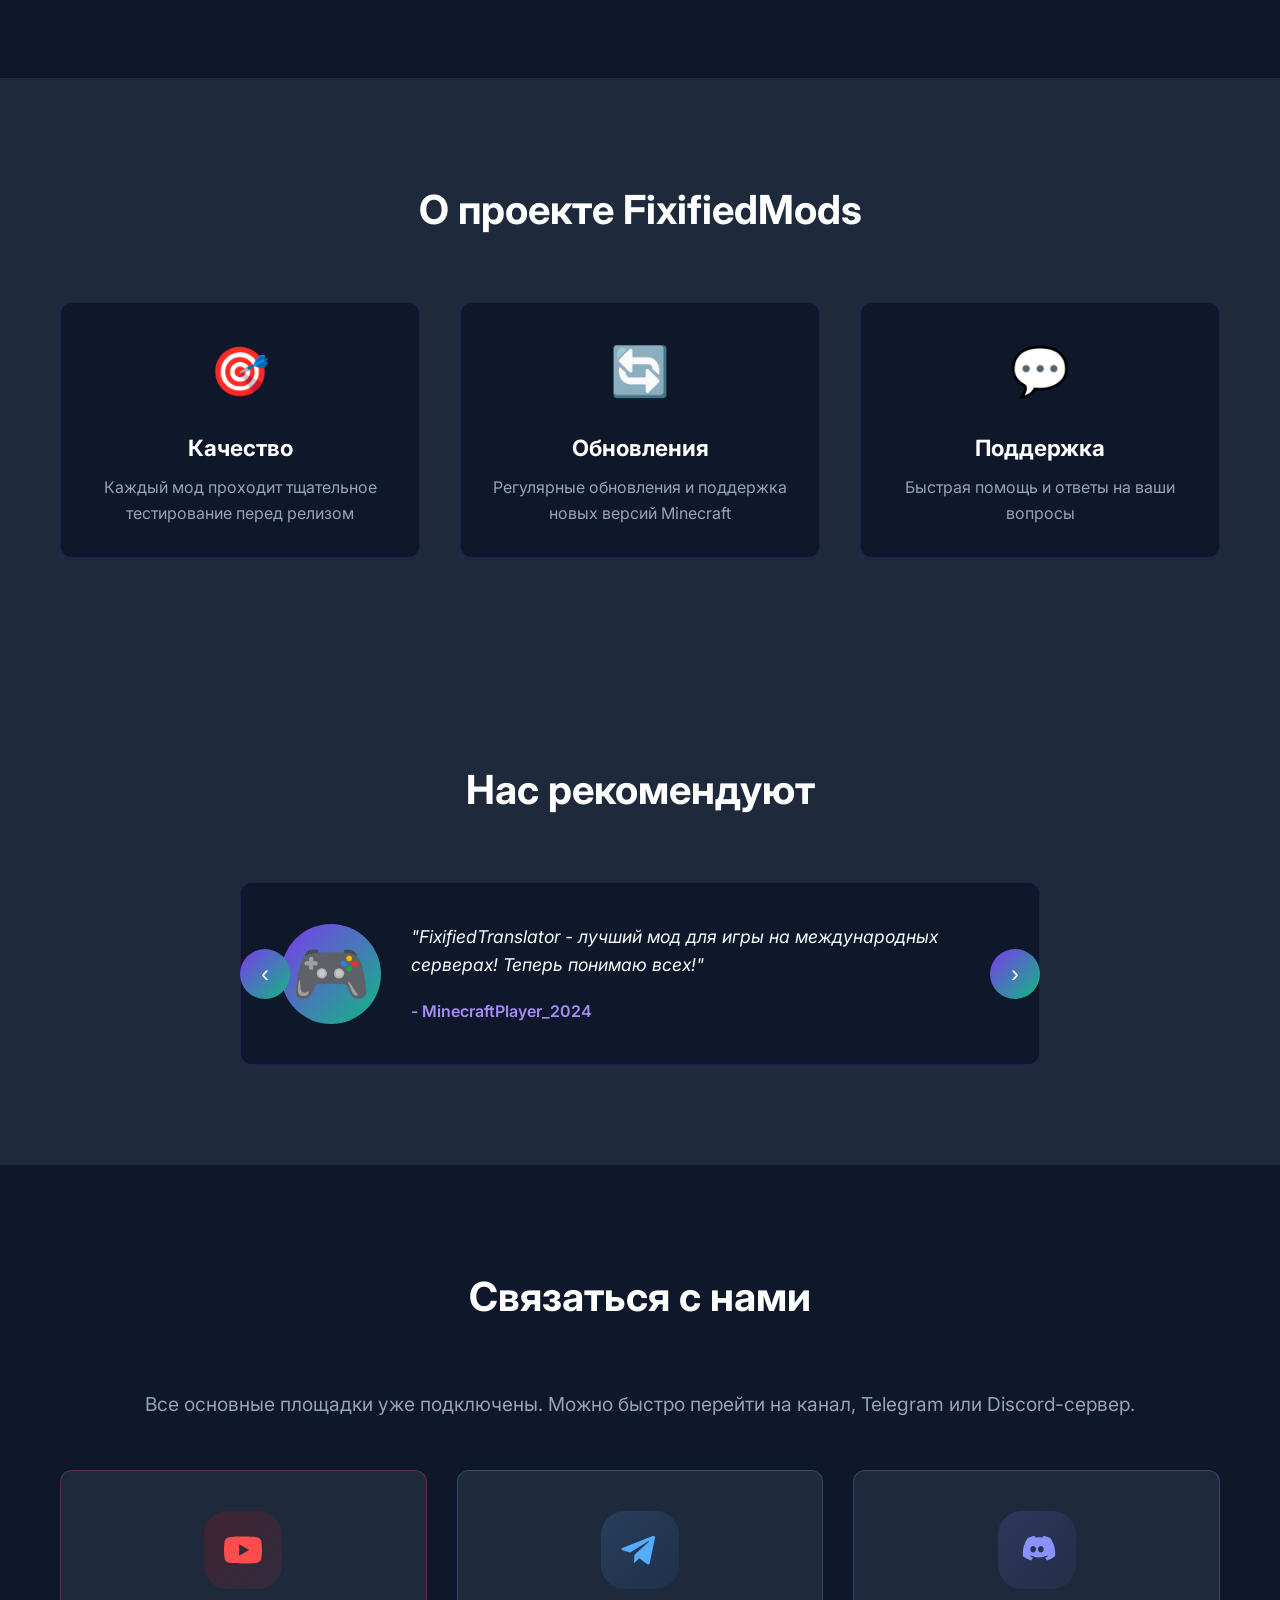
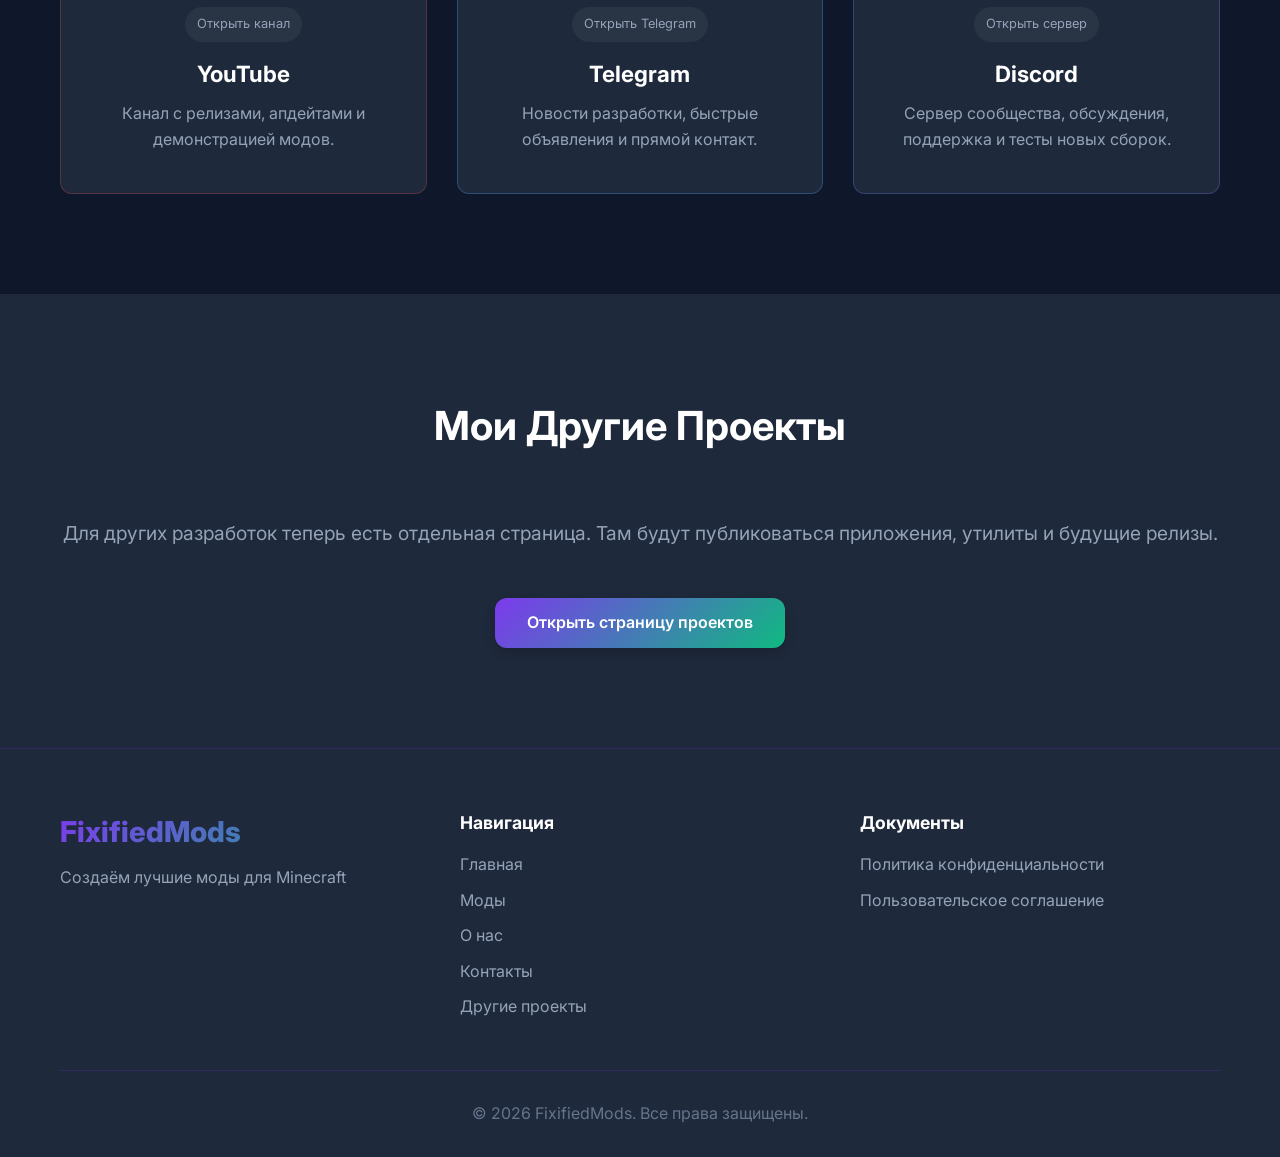
==== commit cb380f0c: "Add social links and projects page" ====
--- a/index.html
+++ b/index.html
@@ -10,7 +10,6 @@
     <link href="https://fonts.googleapis.com/css2?family=Inter:wght@400;500;600;700;800&display=swap" rel="stylesheet">
 </head>
 <body>
-    <!-- Навигация -->
     <nav class="navbar">
         <div class="container">
             <div class="nav-brand">
@@ -20,10 +19,14 @@
                 <li><a href="#home" class="nav-link active">Главная</a></li>
                 <li><a href="#mods" class="nav-link">Моды</a></li>
                 <li><a href="#about" class="nav-link">О нас</a></li>
+                <li><a href="projects.html" class="nav-link">Другие проекты</a></li>
                 <li><a href="#contact" class="nav-link">Контакты</a></li>
             </ul>
             <div class="nav-actions">
-                <a href="auth.html" class="btn-secondary auth-nav-link" id="authNavLink">Войти</a>
+                <a href="auth.html" class="btn-secondary auth-nav-link" id="authNavLink">
+                    <img src="" alt="Аватар игрока" class="nav-user-avatar" id="navUserAvatar" hidden>
+                    <span id="authNavLabel">Войти</span>
+                </a>
             </div>
             <div class="hamburger">
                 <span></span>
@@ -33,7 +36,6 @@
         </div>
     </nav>
 
-    <!-- Герой секция -->
     <section id="home" class="hero">
         <div class="container">
             <div class="hero-content">
@@ -47,12 +49,10 @@
         </div>
     </section>
 
-    <!-- Моды -->
     <section id="mods" class="mods-section">
         <div class="container">
             <h2 class="section-title">Наши модификации</h2>
             <div class="mods-grid">
-                <!-- FixifiedTranslator -->
                 <div class="mod-card featured">
                     <div class="mod-badge">Хит</div>
                     <div class="mod-image">
@@ -90,7 +90,6 @@
                     </div>
                 </div>
 
-                <!-- Placeholder для будущих модов -->
                 <div class="mod-card coming-soon">
                     <div class="mod-badge soon">Скоро</div>
                     <div class="mod-image">
@@ -111,7 +110,6 @@
         </div>
     </section>
 
-    <!-- О нас -->
     <section id="about" class="about-section">
         <div class="container">
             <h2 class="section-title">О проекте FixifiedMods</h2>
@@ -135,7 +133,6 @@
         </div>
     </section>
 
-    <!-- Отзывы -->
     <section id="reviews" class="reviews-section">
         <div class="container">
             <h2 class="section-title">Нас рекомендуют</h2>
@@ -169,32 +166,55 @@
         </div>
     </section>
 
-    <!-- Контакты -->
     <section id="contact" class="contact-section">
         <div class="container">
             <h2 class="section-title">Связаться с нами</h2>
-            <p class="contact-subtitle">Есть вопросы или предложения? Мы всегда на связи!</p>
+            <p class="contact-subtitle">Все основные площадки уже подключены. Можно быстро перейти на канал, Telegram или Discord-сервер.</p>
             <div class="contact-links">
-                <a href="#" class="contact-card">
-                    <div class="contact-icon">📱</div>
+                <a href="https://youtube.com/@ignfixified?si=hlucTPmwYAB7tqzK" class="contact-card contact-card-youtube" target="_blank" rel="noopener noreferrer">
+                    <div class="contact-icon contact-icon-svg">
+                        <svg viewBox="0 0 24 24" aria-hidden="true">
+                            <path d="M23.5 6.2a3.01 3.01 0 0 0-2.12-2.13C19.5 3.5 12 3.5 12 3.5s-7.5 0-9.38.57A3.01 3.01 0 0 0 .5 6.2 31.2 31.2 0 0 0 0 12a31.2 31.2 0 0 0 .5 5.8 3.01 3.01 0 0 0 2.12 2.13C4.5 20.5 12 20.5 12 20.5s7.5 0 9.38-.57a3.01 3.01 0 0 0 2.12-2.13A31.2 31.2 0 0 0 24 12a31.2 31.2 0 0 0-.5-5.8ZM9.6 15.7V8.3l6.3 3.7-6.3 3.7Z"/>
+                        </svg>
+                    </div>
+                    <span class="contact-chip">Открыть канал</span>
+                    <h3>YouTube</h3>
+                    <p>Канал с релизами, апдейтами и демонстрацией модов.</p>
+                </a>
+                <a href="https://t.me/fixified" class="contact-card contact-card-telegram" target="_blank" rel="noopener noreferrer">
+                    <div class="contact-icon contact-icon-svg">
+                        <svg viewBox="0 0 24 24" aria-hidden="true">
+                            <path d="M21.4 4.6 18.2 20c-.24 1.09-.88 1.36-1.78.85l-4.92-3.62-2.37 2.29c-.26.26-.48.48-.98.48l.35-5 9.1-8.22c.4-.35-.08-.55-.62-.2L5.75 13.6l-4.84-1.51c-1.05-.33-1.07-1.05.22-1.56L20.1 3.2c.88-.33 1.65.2 1.3 1.4Z"/>
+                        </svg>
+                    </div>
+                    <span class="contact-chip">Открыть Telegram</span>
                     <h3>Telegram</h3>
-                    <p>Скоро будет доступен</p>
+                    <p>Новости разработки, быстрые объявления и прямой контакт.</p>
                 </a>
-                <a href="#" class="contact-card">
-                    <div class="contact-icon">💬</div>
+                <a href="https://discord.gg/qvGeSAbMHy" class="contact-card contact-card-discord" target="_blank" rel="noopener noreferrer">
+                    <div class="contact-icon contact-icon-svg">
+                        <svg viewBox="0 0 24 24" aria-hidden="true">
+                            <path d="M20.3 4.4A16.9 16.9 0 0 0 16.1 3c-.18.32-.39.76-.53 1.1a15.6 15.6 0 0 0-4.68 0A10.8 10.8 0 0 0 10.37 3a16.9 16.9 0 0 0-4.2 1.4C3.5 8.33 2.78 12.16 3.14 15.94a17.1 17.1 0 0 0 5.15 2.62c.42-.57.8-1.18 1.12-1.82-.61-.23-1.2-.51-1.75-.85.15-.11.3-.22.44-.34 3.37 1.57 7.03 1.57 10.36 0 .15.12.3.23.44.34-.56.34-1.15.62-1.76.85.33.64.7 1.25 1.13 1.82a17.04 17.04 0 0 0 5.15-2.62c.43-4.38-.73-8.17-3.03-11.54ZM9.57 13.63c-1 0-1.82-.92-1.82-2.05s.8-2.05 1.82-2.05c1.02 0 1.84.93 1.82 2.05 0 1.13-.8 2.05-1.82 2.05Zm4.86 0c-1 0-1.82-.92-1.82-2.05s.8-2.05 1.82-2.05c1.02 0 1.84.93 1.82 2.05 0 1.13-.8 2.05-1.82 2.05Z"/>
+                        </svg>
+                    </div>
+                    <span class="contact-chip">Открыть сервер</span>
                     <h3>Discord</h3>
-                    <p>Скоро будет доступен</p>
+                    <p>Сервер сообщества, обсуждения, поддержка и тесты новых сборок.</p>
                 </a>
-                <a href="#" class="contact-card">
-                    <div class="contact-icon">🌐</div>
-                    <h3>VK</h3>
-                    <p>Скоро будет доступен</p>
-                </a>
-            </div>
-        </div>
-    </section>
-
-    <!-- Модальное окно мода -->
+            </div>
+        </div>
+    </section>
+
+    <section id="projects" class="projects-section">
+        <div class="container">
+            <h2 class="section-title">Мои Другие Проекты</h2>
+            <p class="contact-subtitle">Для других разработок теперь есть отдельная страница. Там будут публиковаться приложения, утилиты и будущие релизы.</p>
+            <div class="projects-cta">
+                <a href="projects.html" class="btn-primary">Открыть страницу проектов</a>
+            </div>
+        </div>
+    </section>
+
     <div class="modal" id="modModal">
         <div class="modal-overlay" id="modalOverlay"></div>
         <div class="modal-content">
@@ -259,7 +279,6 @@
         </div>
     </div>
 
-    <!-- Футер -->
     <footer class="footer">
         <div class="container">
             <div class="footer-content">
@@ -274,6 +293,7 @@
                         <li><a href="#mods">Моды</a></li>
                         <li><a href="#about">О нас</a></li>
                         <li><a href="#contact">Контакты</a></li>
+                        <li><a href="projects.html">Другие проекты</a></li>
                     </ul>
                 </div>
                 <div class="footer-legal">
@@ -290,6 +310,7 @@
         </div>
     </footer>
 
+    <script src="js/account-storage.js"></script>
     <script src="js/main.js"></script>
 </body>
 </html>
--- a/css/style.css
+++ b/css/style.css
@@ -79,6 +79,22 @@
     color: var(--primary-light);
 }
 
+.auth-nav-link {
+    display: inline-flex;
+    align-items: center;
+    gap: 10px;
+}
+
+.nav-user-avatar {
+    width: 28px;
+    height: 28px;
+    border-radius: 9px;
+    image-rendering: pixelated;
+    background: rgba(255, 255, 255, 0.08);
+    border: 1px solid rgba(255, 255, 255, 0.1);
+    flex-shrink: 0;
+}
+
 .btn-outline {
     display: inline-block;
     padding: 12px 32px;
@@ -794,6 +810,7 @@
 .contact-card:hover {
     border-color: var(--primary-light);
     transform: translateY(-5px);
+    box-shadow: var(--shadow);
 }
 
 .contact-icon {
@@ -801,6 +818,62 @@
     margin-bottom: 20px;
 }
 
+.contact-icon-svg {
+    width: 78px;
+    height: 78px;
+    margin: 0 auto 18px;
+    display: grid;
+    place-items: center;
+    border-radius: 24px;
+    background: rgba(255, 255, 255, 0.05);
+}
+
+.contact-icon-svg svg {
+    width: 38px;
+    height: 38px;
+    fill: currentColor;
+}
+
+.contact-chip {
+    display: inline-flex;
+    padding: 7px 12px;
+    margin-bottom: 14px;
+    border-radius: 999px;
+    font-size: 0.8rem;
+    color: var(--gray-light);
+    background: rgba(255, 255, 255, 0.05);
+}
+
+.contact-card-youtube {
+    color: #fff3f4;
+    border-color: rgba(255, 76, 76, 0.25);
+}
+
+.contact-card-youtube .contact-icon-svg {
+    background: linear-gradient(135deg, rgba(255, 0, 0, 0.16), rgba(255, 80, 80, 0.08));
+    color: #ff4d4d;
+}
+
+.contact-card-telegram {
+    color: #eef8ff;
+    border-color: rgba(84, 172, 255, 0.28);
+}
+
+.contact-card-telegram .contact-icon-svg {
+    background: linear-gradient(135deg, rgba(84, 172, 255, 0.16), rgba(64, 128, 255, 0.08));
+    color: #54acff;
+}
+
+.contact-card-discord {
+    color: #f4f2ff;
+    border-color: rgba(126, 135, 255, 0.28);
+}
+
+.contact-card-discord .contact-icon-svg {
+    background: linear-gradient(135deg, rgba(126, 135, 255, 0.16), rgba(88, 101, 242, 0.08));
+    color: #8b92ff;
+}
+
 .contact-card h3 {
     font-size: 1.4rem;
     margin-bottom: 10px;
@@ -809,6 +882,87 @@
 
 .contact-card p {
     color: var(--gray-light);
+}
+
+/* ===== PROJECTS SECTION ===== */
+.projects-section {
+    padding: 100px 0;
+    background: var(--dark-light);
+}
+
+.projects-grid {
+    display: grid;
+    grid-template-columns: repeat(auto-fit, minmax(280px, 1fr));
+    gap: 30px;
+}
+
+.projects-cta {
+    display: flex;
+    justify-content: center;
+}
+
+.projects-hero {
+    min-height: 82vh;
+}
+
+.standalone-projects {
+    background: var(--dark-light);
+}
+
+.project-card {
+    position: relative;
+    padding: 34px 30px;
+    border-radius: 24px;
+    background:
+        linear-gradient(180deg, rgba(255, 255, 255, 0.05), rgba(255, 255, 255, 0.02)),
+        var(--dark);
+    border: 1px solid rgba(124, 58, 237, 0.18);
+    box-shadow: var(--shadow-sm);
+}
+
+.featured-project {
+    border-color: rgba(16, 185, 129, 0.28);
+}
+
+.project-badge {
+    display: inline-flex;
+    padding: 8px 14px;
+    border-radius: 999px;
+    margin-bottom: 18px;
+    background: rgba(16, 185, 129, 0.14);
+    color: #74f0bf;
+    font-size: 0.85rem;
+    font-weight: 600;
+}
+
+.project-badge.alt {
+    background: rgba(124, 58, 237, 0.16);
+    color: #c3a7ff;
+}
+
+.project-card h3 {
+    font-size: 1.5rem;
+    margin-bottom: 14px;
+}
+
+.project-card p {
+    color: var(--gray-light);
+    margin-bottom: 20px;
+}
+
+.project-meta {
+    display: flex;
+    gap: 12px;
+    flex-wrap: wrap;
+    margin-bottom: 24px;
+}
+
+.project-meta span {
+    padding: 8px 12px;
+    border-radius: 999px;
+    background: rgba(255, 255, 255, 0.05);
+    color: var(--gray-light);
+    font-size: 0.85rem;
 }
 
 /* ===== FOOTER ===== */
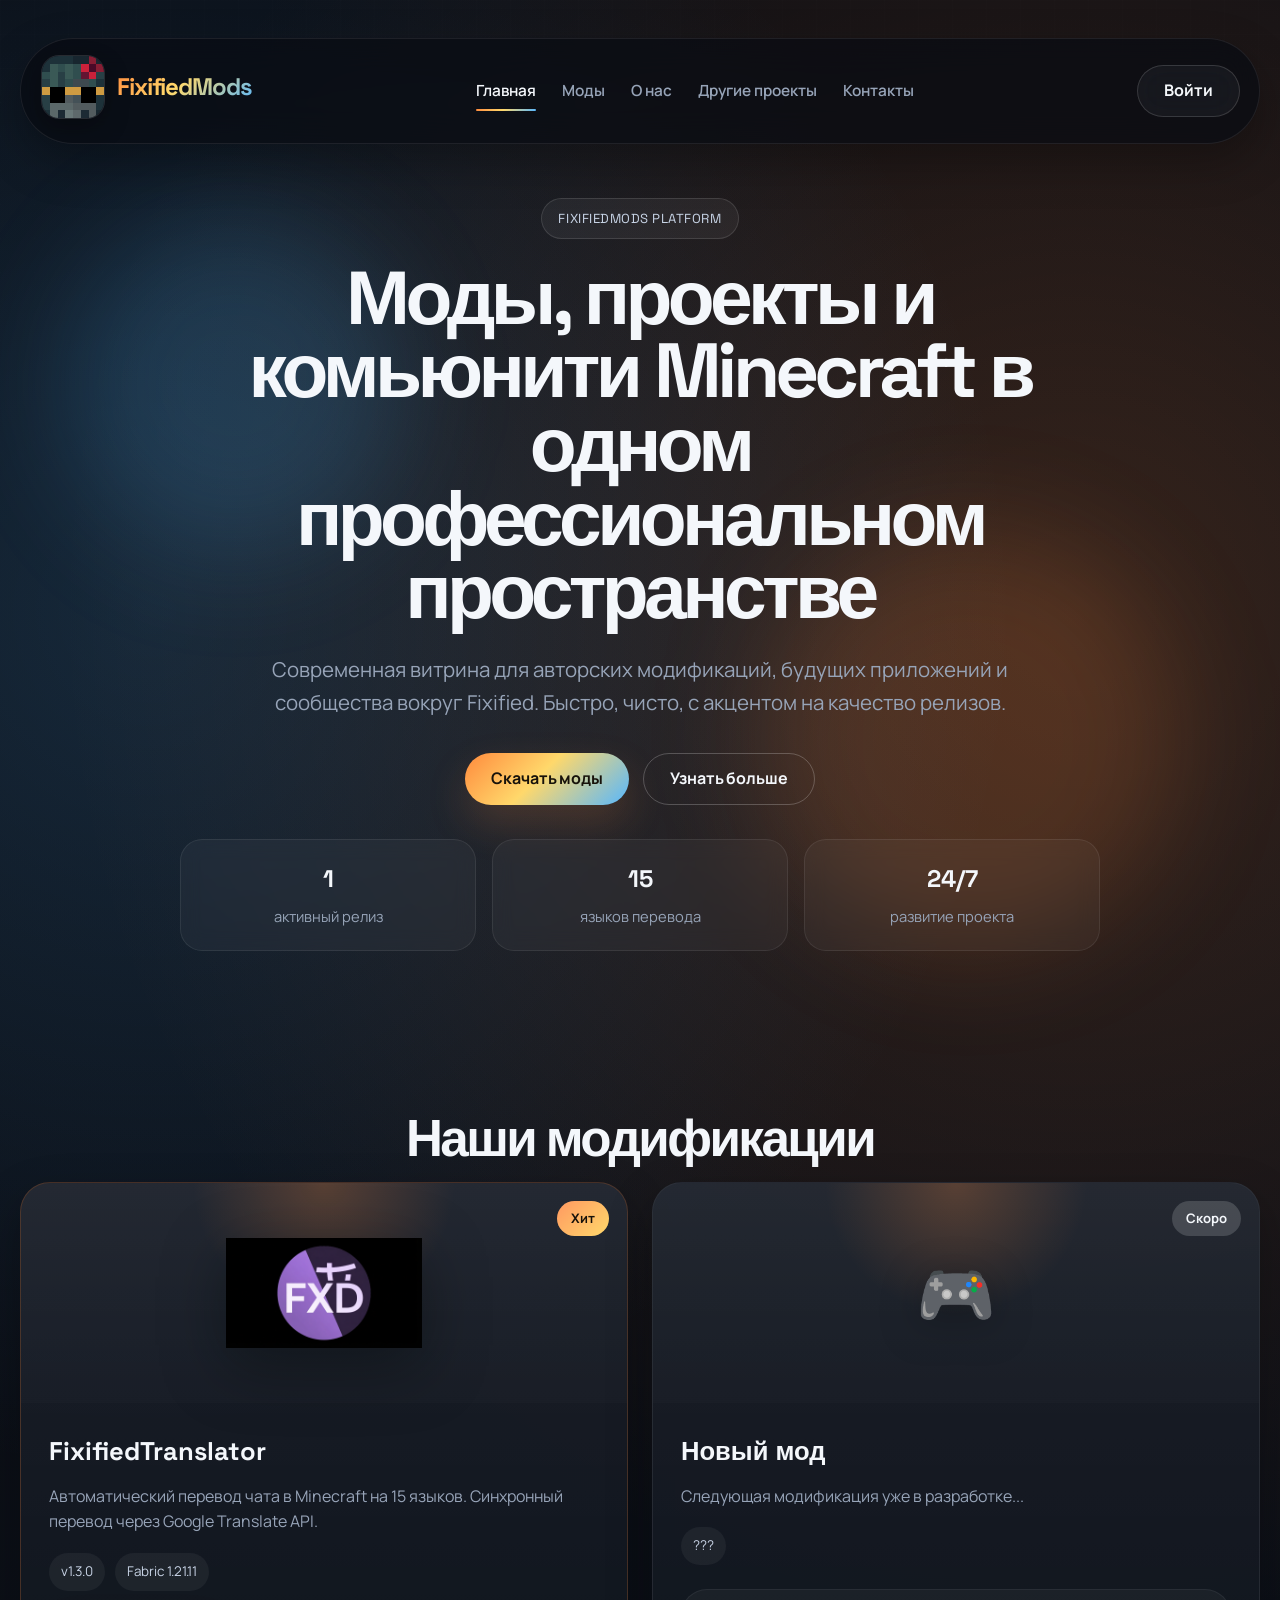
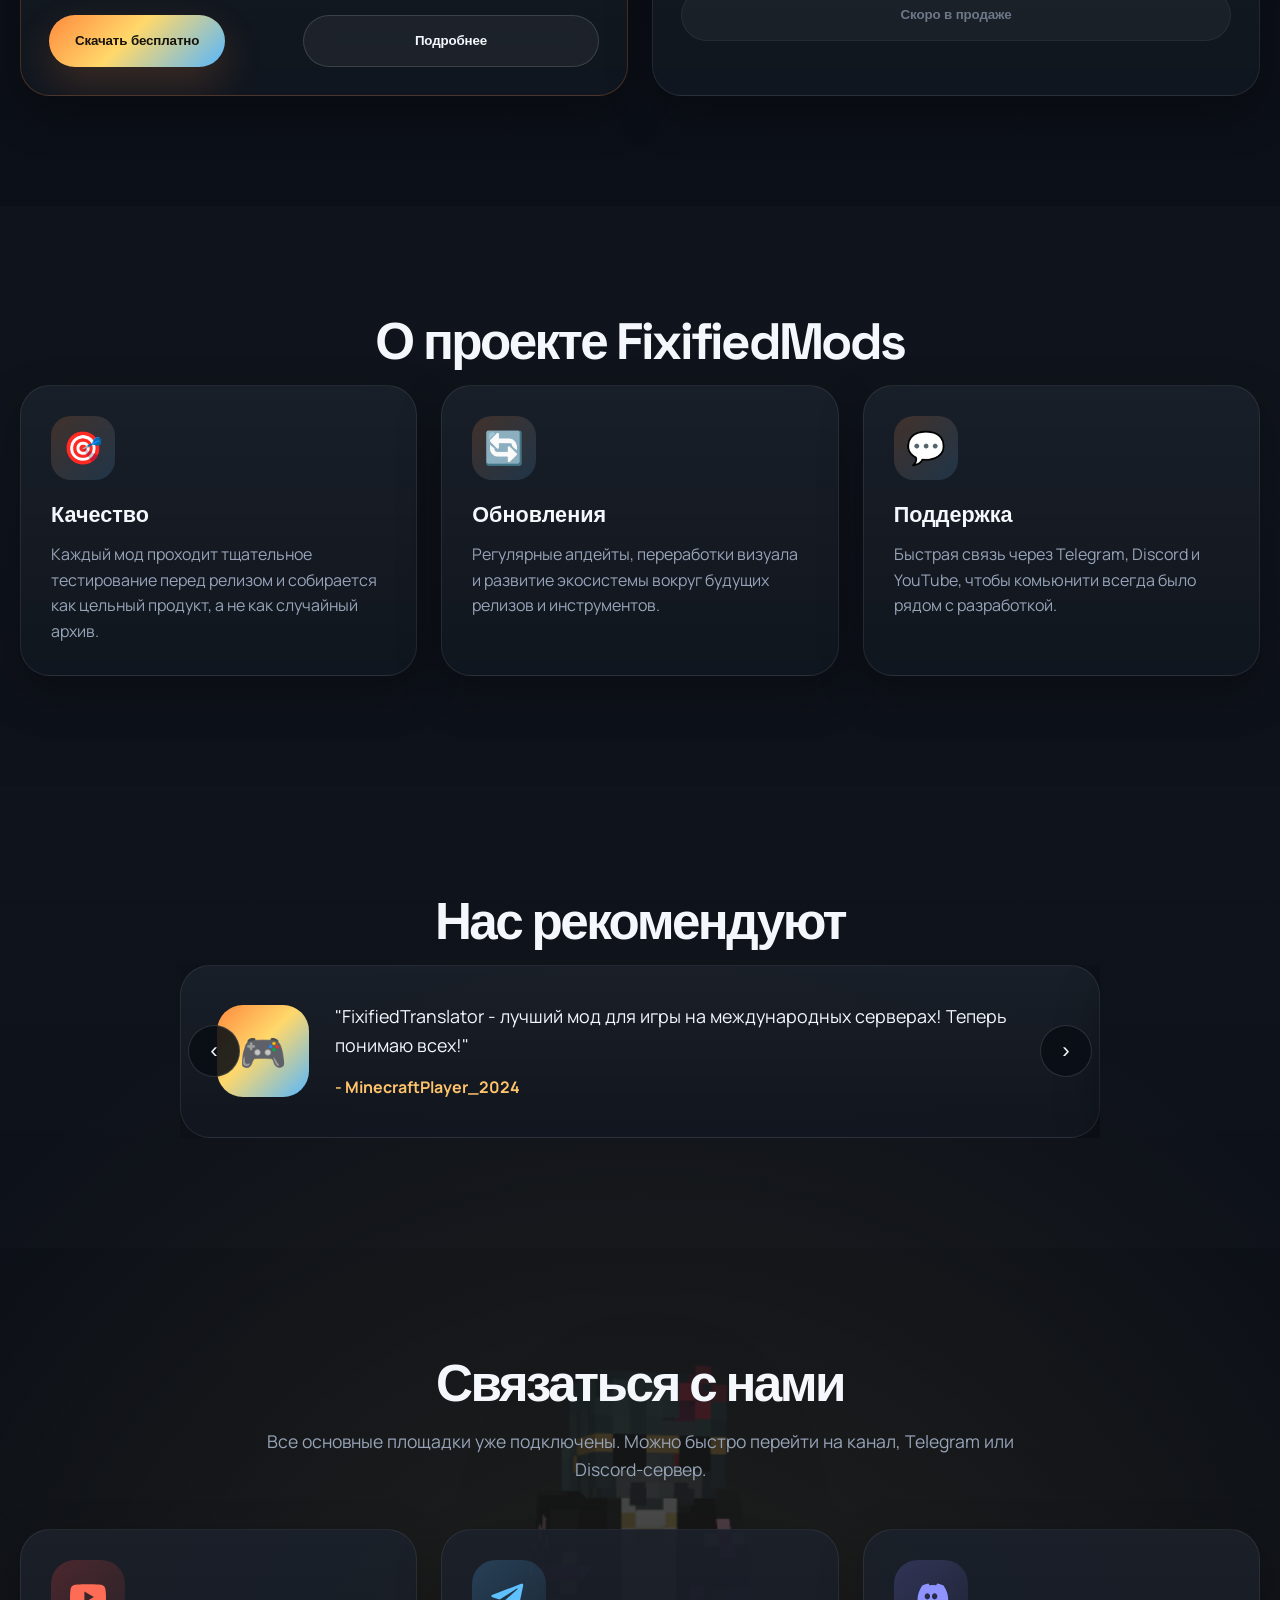
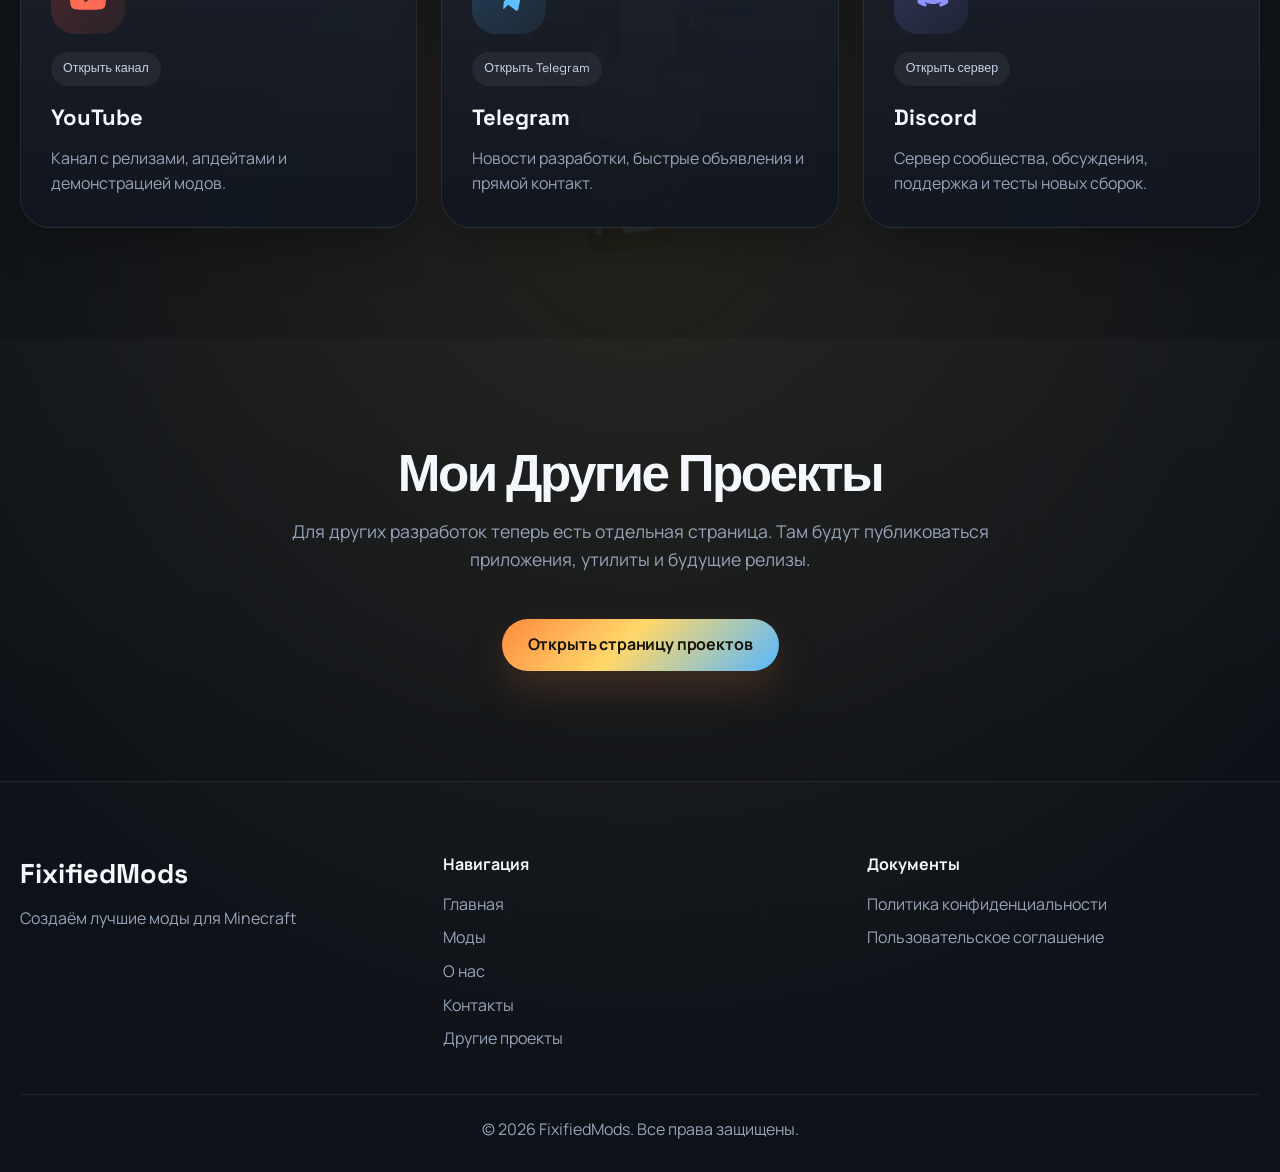
==== commit 0bcab868: "Refresh site design and project branding" ====
--- a/index.html
+++ b/index.html
@@ -1,4 +1,4 @@
-<!DOCTYPE html>
+﻿<!DOCTYPE html>
 <html lang="ru">
 <head>
     <meta charset="UTF-8">
@@ -7,13 +7,16 @@
     <link rel="stylesheet" href="css/style.css">
     <link rel="preconnect" href="https://fonts.googleapis.com">
     <link rel="preconnect" href="https://fonts.gstatic.com" crossorigin>
-    <link href="https://fonts.googleapis.com/css2?family=Inter:wght@400;500;600;700;800&display=swap" rel="stylesheet">
+    <link href="https://fonts.googleapis.com/css2?family=Manrope:wght@400;500;600;700;800&family=Space+Grotesk:wght@500;700&display=swap" rel="stylesheet">
 </head>
-<body>
+<body class="site-page">
     <nav class="navbar">
         <div class="container">
             <div class="nav-brand">
-                <h1 class="logo">FixifiedMods</h1>
+                <a href="index.html" class="brand-lockup">
+                    <img src="images/secondlogo.png" alt="Логотип FixifiedMods" class="brand-logo-image">
+                    <h1 class="logo">FixifiedMods</h1>
+                </a>
             </div>
             <ul class="nav-menu">
                 <li><a href="#home" class="nav-link active">Главная</a></li>
@@ -39,11 +42,26 @@
     <section id="home" class="hero">
         <div class="container">
             <div class="hero-content">
-                <h1 class="hero-title">Лучшие моды для Minecraft</h1>
-                <p class="hero-subtitle">Качественные модификации, созданные с любовью для вашего игрового опыта</p>
+                <span class="hero-kicker">FixifiedMods Platform</span>
+                <h1 class="hero-title">Моды, проекты и комьюнити Minecraft в одном профессиональном пространстве</h1>
+                <p class="hero-subtitle">Современная витрина для авторских модификаций, будущих приложений и сообщества вокруг Fixified. Быстро, чисто, с акцентом на качество релизов.</p>
                 <div class="hero-buttons">
                     <a href="#mods" class="btn-primary">Скачать моды</a>
                     <a href="#about" class="btn-outline">Узнать больше</a>
+                </div>
+                <div class="hero-stats">
+                    <div class="hero-stat">
+                        <strong>1</strong>
+                        <span>активный релиз</span>
+                    </div>
+                    <div class="hero-stat">
+                        <strong>15</strong>
+                        <span>языков перевода</span>
+                    </div>
+                    <div class="hero-stat">
+                        <strong>24/7</strong>
+                        <span>развитие проекта</span>
+                    </div>
                 </div>
             </div>
         </div>
@@ -56,7 +74,7 @@
                 <div class="mod-card featured">
                     <div class="mod-badge">Хит</div>
                     <div class="mod-image">
-                        <div class="mod-placeholder">🌐</div>
+                        <img src="images/logotranslatormod.png" alt="Логотип мода FixifiedTranslator" class="mod-logo-image">
                     </div>
                     <div class="mod-info">
                         <h3 class="mod-title">FixifiedTranslator</h3>
@@ -117,17 +135,17 @@
                 <div class="about-feature">
                     <div class="feature-icon">🎯</div>
                     <h3>Качество</h3>
-                    <p>Каждый мод проходит тщательное тестирование перед релизом</p>
+                    <p>Каждый мод проходит тщательное тестирование перед релизом и собирается как цельный продукт, а не как случайный архив.</p>
                 </div>
                 <div class="about-feature">
                     <div class="feature-icon">🔄</div>
                     <h3>Обновления</h3>
-                    <p>Регулярные обновления и поддержка новых версий Minecraft</p>
+                    <p>Регулярные апдейты, переработки визуала и развитие экосистемы вокруг будущих релизов и инструментов.</p>
                 </div>
                 <div class="about-feature">
                     <div class="feature-icon">💬</div>
                     <h3>Поддержка</h3>
-                    <p>Быстрая помощь и ответы на ваши вопросы</p>
+                    <p>Быстрая связь через Telegram, Discord и YouTube, чтобы комьюнити всегда было рядом с разработкой.</p>
                 </div>
             </div>
         </div>
@@ -168,6 +186,7 @@
 
     <section id="contact" class="contact-section">
         <div class="container">
+            <img src="images/OwnerSite.png" alt="" class="contact-owner-bg" aria-hidden="true">
             <h2 class="section-title">Связаться с нами</h2>
             <p class="contact-subtitle">Все основные площадки уже подключены. Можно быстро перейти на канал, Telegram или Discord-сервер.</p>
             <div class="contact-links">
@@ -220,7 +239,7 @@
         <div class="modal-content">
             <button class="modal-close" id="modalClose">✕</button>
             <div class="modal-header">
-                <div class="modal-icon">🌐</div>
+                <img src="images/logotranslatormod.png" alt="Логотип мода FixifiedTranslator" class="modal-logo-image">
                 <h2 class="modal-title">FixifiedTranslator</h2>
                 <span class="modal-version">v1.3.0</span>
             </div>
--- a/css/style.css
+++ b/css/style.css
@@ -1,82 +1,129 @@
-/* ===== RESET & BASE ===== */
+:root {
+    --bg: #0a0d14;
+    --bg-soft: #101521;
+    --panel: rgba(20, 27, 40, 0.78);
+    --panel-strong: rgba(16, 21, 33, 0.96);
+    --panel-alt: rgba(13, 18, 28, 0.92);
+    --line: rgba(255, 255, 255, 0.08);
+    --line-strong: rgba(255, 255, 255, 0.14);
+    --text: #f4f7fb;
+    --muted: #97a4b8;
+    --muted-strong: #c7d3e5;
+    --accent: #ff8a3d;
+    --accent-soft: #ffc46b;
+    --accent-cool: #56b7ff;
+    --success: #41d39c;
+    --danger: #ff7a87;
+    --gradient-main: linear-gradient(135deg, #ff8a3d 0%, #ffd86b 45%, #56b7ff 100%);
+    --gradient-soft: linear-gradient(180deg, rgba(255, 255, 255, 0.06), rgba(255, 255, 255, 0.02));
+    --shadow-lg: 0 28px 90px rgba(0, 0, 0, 0.45);
+    --shadow-md: 0 18px 45px rgba(0, 0, 0, 0.28);
+    --radius-xl: 30px;
+    --radius-lg: 22px;
+    --radius-md: 16px;
+    --transition: all 0.28s ease;
+}
+
 * {
     margin: 0;
     padding: 0;
     box-sizing: border-box;
 }
 
-:root {
-    --primary: #7c3aed;
-    --primary-dark: #6d28d9;
-    --primary-light: #a78bfa;
-    --secondary: #10b981;
-    --dark: #0f172a;
-    --dark-light: #1e293b;
-    --gray: #64748b;
-    --gray-light: #94a3b8;
-    --light: #f8fafc;
-    --white: #ffffff;
-    --gradient: linear-gradient(135deg, var(--primary) 0%, var(--secondary) 100%);
-    --shadow: 0 10px 30px rgba(0, 0, 0, 0.3);
-    --shadow-sm: 0 4px 12px rgba(0, 0, 0, 0.2);
-    --radius: 12px;
-    --transition: all 0.3s ease;
-}
-
 html {
     scroll-behavior: smooth;
 }
 
 body {
-    font-family: 'Inter', -apple-system, BlinkMacSystemFont, 'Segoe UI', sans-serif;
-    background: var(--dark);
-    color: var(--light);
+    font-family: 'Manrope', sans-serif;
+    background:
+        radial-gradient(circle at 12% 14%, rgba(86, 183, 255, 0.16), transparent 22%),
+        radial-gradient(circle at 84% 14%, rgba(255, 138, 61, 0.18), transparent 26%),
+        radial-gradient(circle at 50% 78%, rgba(255, 214, 107, 0.1), transparent 26%),
+        linear-gradient(180deg, #090c13 0%, #0c1018 46%, #090d14 100%);
+    color: var(--text);
     line-height: 1.6;
     overflow-x: hidden;
 }
 
+body::before {
+    content: '';
+    position: fixed;
+    inset: 0;
+    background-image:
+        linear-gradient(rgba(255, 255, 255, 0.025) 1px, transparent 1px),
+        linear-gradient(90deg, rgba(255, 255, 255, 0.025) 1px, transparent 1px);
+    background-size: 34px 34px;
+    mask-image: linear-gradient(180deg, rgba(0, 0, 0, 0.85), transparent 90%);
+    pointer-events: none;
+    opacity: 0.45;
+}
+
+a {
+    color: inherit;
+    text-decoration: none;
+}
+
 .container {
-    max-width: 1200px;
+    width: min(1240px, calc(100% - 40px));
     margin: 0 auto;
-    padding: 0 20px;
-}
-
-/* ===== BUTTONS ===== */
-.btn-primary {
-    display: inline-block;
-    padding: 12px 32px;
-    background: var(--gradient);
-    color: var(--white);
-    border: none;
-    border-radius: var(--radius);
-    font-weight: 600;
+}
+
+.btn-primary,
+.btn-secondary,
+.btn-outline,
+.btn-disabled {
+    display: inline-flex;
+    align-items: center;
+    justify-content: center;
+    gap: 10px;
+    min-height: 52px;
+    padding: 0 26px;
+    border-radius: 999px;
+    font-weight: 700;
     text-decoration: none;
     cursor: pointer;
     transition: var(--transition);
-    box-shadow: var(--shadow-sm);
+    letter-spacing: -0.01em;
+}
+
+.btn-primary {
+    border: 0;
+    color: #17120a;
+    background: var(--gradient-main);
+    box-shadow: 0 18px 40px rgba(255, 138, 61, 0.18);
 }
 
 .btn-primary:hover {
     transform: translateY(-2px);
-    box-shadow: var(--shadow);
+    box-shadow: 0 22px 46px rgba(255, 138, 61, 0.28);
 }
 
 .btn-secondary {
-    display: inline-block;
-    padding: 12px 32px;
-    background: var(--dark-light);
-    color: var(--light);
-    border: 2px solid var(--gray);
-    border-radius: var(--radius);
-    font-weight: 600;
-    text-decoration: none;
-    cursor: pointer;
-    transition: var(--transition);
-}
-
-.btn-secondary:hover {
-    border-color: var(--primary-light);
-    color: var(--primary-light);
+    color: var(--text);
+    border: 1px solid var(--line-strong);
+    background: rgba(255, 255, 255, 0.05);
+    backdrop-filter: blur(14px);
+}
+
+.btn-secondary:hover,
+.btn-outline:hover {
+    transform: translateY(-2px);
+    border-color: rgba(255, 255, 255, 0.24);
+    background: rgba(255, 255, 255, 0.09);
+}
+
+.btn-outline {
+    color: var(--text);
+    border: 1px solid rgba(255, 255, 255, 0.22);
+    background: transparent;
+}
+
+.btn-disabled {
+    border: 1px solid rgba(255, 255, 255, 0.06);
+    background: rgba(255, 255, 255, 0.04);
+    color: #6d7788;
+    cursor: not-allowed;
 }
 
 .auth-nav-link {
@@ -86,101 +133,92 @@
 }
 
 .nav-user-avatar {
-    width: 28px;
-    height: 28px;
-    border-radius: 9px;
+    width: 30px;
+    height: 30px;
+    border-radius: 10px;
     image-rendering: pixelated;
     background: rgba(255, 255, 255, 0.08);
-    border: 1px solid rgba(255, 255, 255, 0.1);
+    border: 1px solid rgba(255, 255, 255, 0.12);
     flex-shrink: 0;
 }
 
-.btn-outline {
-    display: inline-block;
-    padding: 12px 32px;
-    background: transparent;
-    color: var(--white);
-    border: 2px solid var(--white);
-    border-radius: var(--radius);
-    font-weight: 600;
-    text-decoration: none;
-    cursor: pointer;
-    transition: var(--transition);
-}
-
-.btn-outline:hover {
-    background: var(--white);
-    color: var(--dark);
-}
-
-.btn-disabled {
-    display: inline-block;
-    padding: 12px 32px;
-    background: var(--gray);
-    color: var(--gray-light);
-    border: none;
-    border-radius: var(--radius);
-    font-weight: 600;
-    cursor: not-allowed;
-    opacity: 0.6;
-}
-
-/* ===== NAVBAR ===== */
 .navbar {
-    position: fixed;
-    top: 0;
-    left: 0;
-    right: 0;
-    background: rgba(15, 23, 42, 0.95);
-    backdrop-filter: blur(10px);
+    position: sticky;
+    top: 18px;
     z-index: 1000;
-    padding: 20px 0;
-    border-bottom: 1px solid rgba(124, 58, 237, 0.2);
+    padding: 20px 0 0;
 }
 
 .navbar .container {
     display: flex;
+    align-items: center;
     justify-content: space-between;
-    align-items: center;
+    gap: 20px;
+    padding: 16px 20px;
+    border-radius: 999px;
+    border: 1px solid var(--line);
+    background: rgba(9, 12, 19, 0.72);
+    backdrop-filter: blur(18px);
+    box-shadow: var(--shadow-md);
 }
 
 .logo {
-    font-size: 1.8rem;
-    font-weight: 800;
-    background: var(--gradient);
+    font-family: 'Space Grotesk', sans-serif;
+    font-size: 1.5rem;
+    font-weight: 700;
+    letter-spacing: -0.04em;
+    background: var(--gradient-main);
     -webkit-background-clip: text;
     background-clip: text;
     -webkit-text-fill-color: transparent;
 }
 
+.brand-lockup {
+    display: inline-flex;
+    align-items: center;
+    gap: 12px;
+}
+
+.brand-logo-image {
+    width: 64px;
+    height: 64px;
+    border-radius: 18px;
+    object-fit: cover;
+    image-rendering: pixelated;
+    border: 1px solid rgba(255, 255, 255, 0.12);
+    box-shadow: 0 10px 24px rgba(0, 0, 0, 0.28);
+    flex-shrink: 0;
+}
+
 .nav-menu {
     display: flex;
     list-style: none;
-    gap: 30px;
+    gap: 26px;
+    align-items: center;
 }
 
 .nav-link {
-    color: var(--gray-light);
-    text-decoration: none;
-    font-weight: 500;
+    color: var(--muted);
+    font-size: 0.96rem;
+    font-weight: 600;
     transition: var(--transition);
     position: relative;
 }
 
 .nav-link:hover,
 .nav-link.active {
-    color: var(--white);
+    color: var(--text);
 }
 
 .nav-link.active::after {
     content: '';
     position: absolute;
-    bottom: -5px;
     left: 0;
     right: 0;
+    bottom: -10px;
     height: 2px;
-    background: var(--gradient);
-    border-radius: 1px;
+    background: var(--gradient-main);
+    border-radius: 999px;
 }
 
 .hamburger {
@@ -191,316 +229,617 @@
 }
 
 .hamburger span {
-    width: 25px;
-    height: 3px;
-    background: var(--white);
-    border-radius: 2px;
+    width: 24px;
+    height: 2px;
+    background: var(--text);
+    border-radius: 999px;
+}
+
+.hero {
+    position: relative;
+    min-height: calc(100vh - 120px);
+    display: flex;
+    align-items: center;
+    padding: 72px 0 52px;
+}
+
+.hero::before,
+.hero::after {
+    content: '';
+    position: absolute;
+    border-radius: 999px;
+    filter: blur(54px);
+    pointer-events: none;
+}
+
+.hero::before {
+    width: 340px;
+    height: 340px;
+    left: 5%;
+    top: 10%;
+    background: rgba(86, 183, 255, 0.16);
+}
+
+.hero::after {
+    width: 420px;
+    height: 420px;
+    right: 8%;
+    bottom: 6%;
+    background: rgba(255, 138, 61, 0.16);
+}
+
+.hero-content {
+    max-width: 920px;
+    position: relative;
+    z-index: 1;
+    text-align: center;
+    margin: 0 auto;
+}
+
+.hero-kicker {
+    display: inline-flex;
+    padding: 9px 16px;
+    border-radius: 999px;
+    margin-bottom: 22px;
+    border: 1px solid rgba(255, 255, 255, 0.12);
+    background: rgba(255, 255, 255, 0.05);
+    color: var(--muted-strong);
+    font-family: 'Space Grotesk', sans-serif;
+    font-size: 0.82rem;
+    letter-spacing: 0.04em;
+    text-transform: uppercase;
+}
+
+.hero-title {
+    font-family: 'Space Grotesk', sans-serif;
+    font-size: clamp(3rem, 6vw, 5.6rem);
+    line-height: 0.96;
+    letter-spacing: -0.06em;
+    margin-bottom: 24px;
+}
+
+.hero-subtitle {
+    max-width: 760px;
+    margin: 0 auto 34px;
+    color: var(--muted);
+    font-size: clamp(1.05rem, 2vw, 1.28rem);
+}
+
+.hero-buttons {
+    display: flex;
+    flex-wrap: wrap;
+    justify-content: center;
+    gap: 14px;
+    margin-bottom: 34px;
+}
+
+.hero-stats {
+    display: grid;
+    grid-template-columns: repeat(3, minmax(0, 1fr));
+    gap: 16px;
+}
+
+.hero-stat {
+    padding: 20px 18px;
+    border-radius: var(--radius-lg);
+    background: rgba(255, 255, 255, 0.04);
+    border: 1px solid var(--line);
+    backdrop-filter: blur(10px);
+}
+
+.hero-stat strong {
+    display: block;
+    font-family: 'Space Grotesk', sans-serif;
+    font-size: 1.5rem;
+    margin-bottom: 6px;
+}
+
+.hero-stat span {
+    color: var(--muted);
+    font-size: 0.92rem;
+}
+
+.mods-section,
+.about-section,
+.reviews-section,
+.contact-section,
+.projects-section {
+    position: relative;
+    padding: 110px 0;
+}
+
+.mods-section,
+.contact-section {
+    background: transparent;
+}
+
+.about-section,
+.projects-section,
+.reviews-section,
+.standalone-projects {
+    background: linear-gradient(180deg, rgba(255, 255, 255, 0.018), rgba(255, 255, 255, 0.01));
+}
+
+.section-title {
+    text-align: center;
+    font-family: 'Space Grotesk', sans-serif;
+    font-size: clamp(2.3rem, 4vw, 3.5rem);
+    line-height: 1;
+    letter-spacing: -0.05em;
+    margin-bottom: 18px;
+}
+
+.contact-subtitle {
+    max-width: 760px;
+    margin: 0 auto 46px;
+    text-align: center;
+    color: var(--muted);
+    font-size: 1.1rem;
+}
+
+.mods-grid,
+.about-content,
+.contact-links,
+.projects-grid {
+    display: grid;
+    gap: 24px;
+}
+
+.mods-grid {
+    grid-template-columns: repeat(auto-fit, minmax(320px, 1fr));
+}
+
+.about-content,
+.contact-links,
+.projects-grid {
+    grid-template-columns: repeat(auto-fit, minmax(260px, 1fr));
+}
+
+.mod-card,
+.about-feature,
+.contact-card,
+.project-card,
+.review-card,
+.modal-content {
+    border-radius: var(--radius-xl);
+    border: 1px solid var(--line);
+    background: var(--gradient-soft), var(--panel-alt);
+    box-shadow: var(--shadow-md);
+}
+
+.mod-card {
+    overflow: hidden;
     transition: var(--transition);
-}
-
-/* ===== HERO ===== */
-.hero {
-    min-height: 100vh;
+    position: relative;
+}
+
+.mod-card:hover,
+.about-feature:hover,
+.contact-card:hover,
+.project-card:hover {
+    transform: translateY(-6px);
+    border-color: rgba(255, 255, 255, 0.16);
+    box-shadow: var(--shadow-lg);
+}
+
+.mod-card.featured {
+    border-color: rgba(255, 138, 61, 0.22);
+}
+
+.mod-card.coming-soon {
+    opacity: 0.8;
+}
+
+.mod-badge {
+    position: absolute;
+    top: 18px;
+    right: 18px;
+    z-index: 2;
+    padding: 7px 14px;
+    border-radius: 999px;
+    font-size: 0.82rem;
+    font-weight: 700;
+    color: #16110a;
+    background: linear-gradient(135deg, #ff9961 0%, #ffd86b 100%);
+}
+
+.mod-badge.soon {
+    background: rgba(255, 255, 255, 0.16);
+    color: var(--text);
+}
+
+.mod-image {
+    height: 220px;
     display: flex;
     align-items: center;
     justify-content: center;
-    background: radial-gradient(ellipse at top, var(--dark-light) 0%, var(--dark) 70%);
-    padding-top: 80px;
-    position: relative;
-    overflow: hidden;
-}
-
-.hero::before {
-    content: '';
-    position: absolute;
-    top: 50%;
-    left: 50%;
-    transform: translate(-50%, -50%);
-    width: 600px;
-    height: 600px;
-    background: radial-gradient(circle, rgba(124, 58, 237, 0.15) 0%, transparent 70%);
-    border-radius: 50%;
-    pointer-events: none;
-}
-
-.hero-content {
-    text-align: center;
-    max-width: 800px;
-    position: relative;
-    z-index: 1;
-}
-
-.hero-title {
-    font-size: 4rem;
-    font-weight: 800;
-    line-height: 1.2;
-    margin-bottom: 20px;
-    background: var(--gradient);
-    -webkit-background-clip: text;
-    background-clip: text;
-    -webkit-text-fill-color: transparent;
-}
-
-.hero-subtitle {
-    font-size: 1.3rem;
-    color: var(--gray-light);
-    margin-bottom: 40px;
-}
-
-.hero-buttons {
-    display: flex;
-    gap: 20px;
-    justify-content: center;
-    flex-wrap: wrap;
-}
-
-/* ===== MODS SECTION ===== */
-.mods-section {
-    padding: 100px 0;
-    background: var(--dark);
-}
-
-.section-title {
-    font-size: 2.5rem;
-    font-weight: 700;
-    text-align: center;
-    margin-bottom: 60px;
-    color: var(--white);
-}
-
-.mods-grid {
-    display: grid;
-    grid-template-columns: repeat(auto-fit, minmax(320px, 1fr));
-    gap: 30px;
-}
-
-.mod-card {
-    background: var(--dark-light);
-    border-radius: var(--radius);
-    overflow: hidden;
-    border: 1px solid rgba(124, 58, 237, 0.2);
-    transition: var(--transition);
-    position: relative;
-}
-
-.mod-card:hover {
-    transform: translateY(-8px);
-    border-color: var(--primary-light);
-    box-shadow: var(--shadow);
-}
-
-.mod-card.featured {
-    border-color: var(--primary);
-}
-
-.mod-card.coming-soon {
-    opacity: 0.7;
-}
-
-.mod-badge {
-    position: absolute;
-    top: 15px;
-    right: 15px;
-    background: var(--gradient);
-    color: var(--white);
-    padding: 6px 16px;
-    border-radius: 20px;
-    font-size: 0.85rem;
-    font-weight: 600;
-    z-index: 2;
-}
-
-.mod-badge.soon {
-    background: var(--gray);
-}
-
-.mod-image {
-    height: 200px;
-    background: linear-gradient(135deg, rgba(124, 58, 237, 0.1) 0%, rgba(16, 185, 129, 0.1) 100%);
-    display: flex;
-    align-items: center;
-    justify-content: center;
+    background:
+        radial-gradient(circle at top, rgba(255, 138, 61, 0.24), transparent 35%),
+        linear-gradient(180deg, rgba(255, 255, 255, 0.045), rgba(255, 255, 255, 0.01));
 }
 
 .mod-placeholder {
     font-size: 4rem;
-    opacity: 0.5;
+    filter: drop-shadow(0 8px 20px rgba(0, 0, 0, 0.28));
+}
+
+.mod-logo-image {
+    width: min(196px, 72%);
+    max-height: 156px;
+    object-fit: contain;
+    filter: drop-shadow(0 18px 32px rgba(0, 0, 0, 0.32));
 }
 
 .mod-info {
-    padding: 25px;
+    padding: 28px;
 }
 
 .mod-title {
-    font-size: 1.5rem;
-    font-weight: 700;
-    margin-bottom: 10px;
-    color: var(--white);
+    font-size: 1.6rem;
+    margin-bottom: 12px;
+    font-family: 'Space Grotesk', sans-serif;
 }
 
 .mod-description {
-    color: var(--gray-light);
-    margin-bottom: 15px;
-    font-size: 0.95rem;
-    line-height: 1.5;
+    color: var(--muted);
+    margin-bottom: 18px;
 }
 
 .mod-meta {
     display: flex;
-    gap: 15px;
-    margin-bottom: 20px;
+    flex-wrap: wrap;
+    gap: 10px;
+    margin-bottom: 24px;
 }
 
 .mod-version,
-.mod-loader {
-    background: rgba(124, 58, 237, 0.2);
-    color: var(--primary-light);
-    padding: 4px 12px;
-    border-radius: 6px;
-    font-size: 0.85rem;
-    font-weight: 500;
+.mod-loader,
+.project-meta span {
+    padding: 8px 12px;
+    border-radius: 999px;
+    background: rgba(255, 255, 255, 0.05);
+    color: var(--muted-strong);
+    font-size: 0.84rem;
 }
 
 .mod-actions {
     display: flex;
-    gap: 10px;
+    gap: 12px;
     flex-wrap: wrap;
 }
 
 .mod-actions button {
     flex: 1;
-    min-width: 140px;
-}
-
-/* ===== ABOUT SECTION ===== */
-.about-section {
-    padding: 100px 0;
-    background: var(--dark-light);
-}
-
-.about-content {
-    display: grid;
-    grid-template-columns: repeat(auto-fit, minmax(250px, 1fr));
-    gap: 40px;
-}
-
-.about-feature {
-    text-align: center;
-    padding: 30px;
-    background: var(--dark);
-    border-radius: var(--radius);
-    border: 1px solid rgba(124, 58, 237, 0.2);
-    transition: var(--transition);
-}
-
-.about-feature:hover {
-    border-color: var(--primary-light);
-    transform: translateY(-5px);
-}
-
-.feature-icon {
-    font-size: 3rem;
-    margin-bottom: 20px;
-}
-
-.about-feature h3 {
-    font-size: 1.4rem;
-    margin-bottom: 10px;
-    color: var(--white);
-}
-
-.about-feature p {
-    color: var(--gray-light);
-}
-
-.mod-actions {
-    display: flex;
-    gap: 10px;
-    flex-wrap: wrap;
-}
-
-.mod-actions button {
-    flex: 1;
-    min-width: 140px;
+    min-width: 150px;
 }
 
 .download-wrapper {
     position: relative;
     flex: 1;
-    min-width: 140px;
+    min-width: 150px;
 }
 
 .download-options {
     position: absolute;
-    top: calc(100% + 8px);
     left: 0;
     right: 0;
-    background: var(--dark);
-    border: 2px solid var(--primary);
-    border-radius: var(--radius);
-    padding: 8px;
+    top: calc(100% + 10px);
     display: none;
     flex-direction: column;
     gap: 8px;
-    z-index: 100;
-    box-shadow: var(--shadow);
-    animation: dropdownSlide 0.2s ease;
+    padding: 10px;
+    border-radius: 24px;
+    border: 1px solid var(--line-strong);
+    background: rgba(10, 14, 22, 0.96);
+    backdrop-filter: blur(18px);
+    z-index: 15;
+    box-shadow: var(--shadow-lg);
 }
 
 .download-options.active {
     display: flex;
 }
 
-@keyframes dropdownSlide {
-    from {
-        opacity: 0;
-        transform: translateY(-10px);
-    }
-    to {
-        opacity: 1;
-        transform: translateY(0);
-    }
-}
-
 .download-option {
     display: flex;
+    gap: 14px;
     align-items: center;
-    gap: 12px;
-    padding: 12px;
-    background: var(--dark-light);
-    border-radius: 8px;
-    text-decoration: none;
+    padding: 14px;
+    border-radius: 18px;
+    border: 1px solid transparent;
+    background: rgba(255, 255, 255, 0.04);
     transition: var(--transition);
-    border: 1px solid transparent;
 }
 
 .download-option:hover {
-    border-color: var(--primary-light);
-    background: rgba(124, 58, 237, 0.1);
+    border-color: rgba(255, 255, 255, 0.12);
+    background: rgba(255, 255, 255, 0.08);
 }
 
 .option-icon {
-    font-size: 1.5rem;
+    font-size: 1.4rem;
 }
 
 .option-title {
-    color: var(--white);
-    font-weight: 600;
-    font-size: 0.95rem;
+    color: var(--text);
+    font-weight: 700;
 }
 
 .option-desc {
-    color: var(--gray-light);
-    font-size: 0.8rem;
-}
-
-/* ===== MODAL ===== */
+    color: var(--muted);
+    font-size: 0.82rem;
+}
+
+.about-feature,
+.contact-card,
+.project-card {
+    padding: 30px;
+}
+
+.about-feature {
+    text-align: left;
+}
+
+.feature-icon {
+    width: 64px;
+    height: 64px;
+    display: grid;
+    place-items: center;
+    margin-bottom: 18px;
+    border-radius: 20px;
+    background: linear-gradient(135deg, rgba(255, 138, 61, 0.18), rgba(86, 183, 255, 0.16));
+    font-size: 2rem;
+}
+
+.about-feature h3 {
+    font-size: 1.35rem;
+    margin-bottom: 10px;
+    font-family: 'Space Grotesk', sans-serif;
+}
+
+.about-feature p,
+.project-card p,
+.contact-card p {
+    color: var(--muted);
+}
+
+.reviews-slider {
+    position: relative;
+    max-width: 920px;
+    margin: 0 auto;
+    overflow: hidden;
+}
+
+.reviews-track {
+    display: flex;
+    transition: transform 0.45s ease;
+}
+
+.review-card {
+    min-width: 100%;
+    padding: 36px;
+    display: flex;
+    gap: 26px;
+    align-items: center;
+}
+
+.review-avatar {
+    width: 92px;
+    height: 92px;
+    flex-shrink: 0;
+    border-radius: 26px;
+    background: var(--gradient-main);
+    display: grid;
+    place-items: center;
+    font-size: 2.4rem;
+    color: #17110a;
+}
+
+.review-text {
+    font-size: 1.12rem;
+    color: var(--text);
+    margin-bottom: 16px;
+}
+
+.review-author {
+    color: var(--accent-soft);
+}
+
+.slider-btn {
+    position: absolute;
+    top: 50%;
+    transform: translateY(-50%);
+    width: 52px;
+    height: 52px;
+    border: 1px solid var(--line-strong);
+    border-radius: 50%;
+    background: rgba(10, 14, 21, 0.88);
+    color: var(--text);
+    font-size: 1.4rem;
+    cursor: pointer;
+    display: grid;
+    place-items: center;
+    transition: var(--transition);
+    z-index: 8;
+}
+
+.slider-btn:hover {
+    transform: translateY(-50%) scale(1.06);
+}
+
+.slider-prev {
+    left: 8px;
+}
+
+.slider-next {
+    right: 8px;
+}
+
+.contact-card {
+    display: block;
+    text-align: left;
+    position: relative;
+    z-index: 1;
+}
+
+.contact-section .container {
+    position: relative;
+}
+
+.contact-owner-bg {
+    position: absolute;
+    left: 50%;
+    top: 54%;
+    width: clamp(300px, 34vw, 500px);
+    transform: translate(-50%, -50%);
+    opacity: 0.22;
+    filter: drop-shadow(0 28px 70px rgba(0, 0, 0, 0.24));
+    pointer-events: none;
+    z-index: 1;
+}
+
+.contact-section .section-title,
+.contact-section .contact-subtitle,
+.contact-links {
+    position: relative;
+    z-index: 2;
+}
+
+.contact-icon-svg {
+    width: 74px;
+    height: 74px;
+    border-radius: 24px;
+    margin-bottom: 18px;
+    display: grid;
+    place-items: center;
+    background: rgba(255, 255, 255, 0.05);
+}
+
+.contact-icon-svg svg {
+    width: 36px;
+    height: 36px;
+    fill: currentColor;
+}
+
+.contact-chip,
+.project-badge,
+.hero-kicker {
+    font-family: 'Space Grotesk', sans-serif;
+}
+
+.contact-chip {
+    display: inline-flex;
+    padding: 7px 12px;
+    margin-bottom: 14px;
+    border-radius: 999px;
+    color: var(--muted-strong);
+    font-size: 0.78rem;
+    background: rgba(255, 255, 255, 0.06);
+}
+
+.contact-card-youtube .contact-icon-svg {
+    background: linear-gradient(135deg, rgba(255, 70, 70, 0.22), rgba(255, 123, 80, 0.08));
+    color: #ff6c56;
+}
+
+.contact-card-telegram .contact-icon-svg {
+    background: linear-gradient(135deg, rgba(86, 183, 255, 0.22), rgba(86, 183, 255, 0.08));
+    color: #5fc0ff;
+}
+
+.contact-card-discord .contact-icon-svg {
+    background: linear-gradient(135deg, rgba(130, 133, 255, 0.22), rgba(130, 133, 255, 0.08));
+    color: #8f93ff;
+}
+
+.contact-card h3,
+.project-card h3 {
+    font-family: 'Space Grotesk', sans-serif;
+    font-size: 1.38rem;
+    margin-bottom: 10px;
+}
+
+.projects-cta {
+    display: flex;
+    justify-content: center;
+}
+
+.projects-hero {
+    min-height: 76vh;
+}
+
+.project-card {
+    position: relative;
+}
+
+.project-art {
+    min-height: 176px;
+    margin-bottom: 22px;
+    border-radius: 24px;
+    border: 1px solid rgba(255, 255, 255, 0.08);
+    background:
+        radial-gradient(circle at top, rgba(255, 255, 255, 0.12), transparent 52%),
+        linear-gradient(180deg, rgba(255, 255, 255, 0.06), rgba(255, 255, 255, 0.02));
+    display: flex;
+    align-items: center;
+    justify-content: center;
+    overflow: hidden;
+}
+
+.project-logo-image {
+    width: min(190px, 72%);
+    max-height: 132px;
+    object-fit: contain;
+    filter: drop-shadow(0 18px 28px rgba(0, 0, 0, 0.28));
+}
+
+.featured-project {
+    border-color: rgba(255, 138, 61, 0.2);
+}
+
+.project-card-fixigo .project-art {
+    background:
+        radial-gradient(circle at top, rgba(86, 183, 255, 0.24), transparent 54%),
+        linear-gradient(180deg, rgba(255, 255, 255, 0.06), rgba(255, 255, 255, 0.02));
+}
+
+.project-card-terraria .project-art {
+    background:
+        radial-gradient(circle at top, rgba(96, 214, 128, 0.22), transparent 54%),
+        linear-gradient(180deg, rgba(255, 255, 255, 0.06), rgba(255, 255, 255, 0.02));
+}
+
+.project-card-undertale .project-art {
+    background:
+        radial-gradient(circle at top, rgba(132, 247, 167, 0.2), transparent 54%),
+        linear-gradient(180deg, rgba(255, 255, 255, 0.06), rgba(255, 255, 255, 0.02));
+}
+
+.project-badge {
+    display: inline-flex;
+    padding: 8px 13px;
+    border-radius: 999px;
+    margin-bottom: 18px;
+    background: rgba(255, 138, 61, 0.14);
+    color: #ffc08c;
+    font-size: 0.78rem;
+}
+
+.project-badge.alt {
+    background: rgba(86, 183, 255, 0.14);
+    color: #9fd8ff;
+}
+
+.project-meta {
+    display: flex;
+    flex-wrap: wrap;
+    gap: 10px;
+    margin: 22px 0 26px;
+}
+
 .modal {
     position: fixed;
-    top: 0;
-    left: 0;
-    right: 0;
-    bottom: 0;
+    inset: 0;
     z-index: 9999;
     display: none;
     align-items: center;
@@ -514,490 +853,164 @@
 
 .modal-overlay {
     position: absolute;
-    top: 0;
-    left: 0;
-    right: 0;
-    bottom: 0;
-    background: rgba(0, 0, 0, 0.8);
-    backdrop-filter: blur(5px);
+    inset: 0;
+    background: rgba(3, 6, 12, 0.8);
+    backdrop-filter: blur(10px);
 }
 
 .modal-content {
     position: relative;
-    background: var(--dark-light);
-    border: 2px solid var(--primary);
-    border-radius: var(--radius);
-    max-width: 700px;
-    width: 100%;
+    width: min(760px, 100%);
     max-height: 90vh;
     overflow-y: auto;
-    padding: 40px;
-    box-shadow: var(--shadow);
-    animation: modalSlideIn 0.3s ease;
-}
-
-@keyframes modalSlideIn {
-    from {
-        opacity: 0;
-        transform: scale(0.9) translateY(20px);
-    }
-    to {
-        opacity: 1;
-        transform: scale(1) translateY(0);
-    }
+    padding: 38px;
 }
 
 .modal-close {
     position: absolute;
-    top: 20px;
-    right: 20px;
-    background: var(--dark);
-    border: 2px solid var(--gray);
-    color: var(--white);
-    width: 40px;
-    height: 40px;
+    top: 18px;
+    right: 18px;
+    width: 42px;
+    height: 42px;
+    border: 1px solid var(--line-strong);
     border-radius: 50%;
-    font-size: 1.2rem;
+    background: rgba(255, 255, 255, 0.05);
+    color: var(--text);
     cursor: pointer;
-    transition: var(--transition);
-    display: flex;
-    align-items: center;
-    justify-content: center;
-}
-
-.modal-close:hover {
-    border-color: var(--primary);
-    background: rgba(124, 58, 237, 0.2);
 }
 
 .modal-header {
     text-align: center;
-    margin-bottom: 30px;
+    margin-bottom: 26px;
 }
 
 .modal-icon {
-    font-size: 4rem;
-    margin-bottom: 15px;
+    font-size: 3rem;
+    margin-bottom: 12px;
+}
+
+.modal-logo-image {
+    width: min(148px, 42vw);
+    max-height: 110px;
+    margin-bottom: 16px;
+    object-fit: contain;
+    filter: drop-shadow(0 14px 28px rgba(0, 0, 0, 0.28));
 }
 
 .modal-title {
+    font-family: 'Space Grotesk', sans-serif;
     font-size: 2rem;
+    margin-bottom: 10px;
+}
+
+.modal-version {
+    display: inline-flex;
+    padding: 8px 14px;
+    border-radius: 999px;
+    color: #17120a;
+    background: var(--gradient-main);
     font-weight: 700;
-    color: var(--white);
-    margin-bottom: 10px;
-}
-
-.modal-version {
-    background: var(--gradient);
-    color: var(--white);
-    padding: 6px 20px;
-    border-radius: 20px;
-    font-weight: 600;
-    font-size: 0.95rem;
-    display: inline-block;
-}
-
-.modal-body {
-    color: var(--light);
 }
 
 .modal-section {
-    margin-bottom: 30px;
+    margin-bottom: 26px;
 }
 
 .modal-section h3 {
-    font-size: 1.4rem;
-    color: var(--white);
-    margin-bottom: 15px;
-    padding-bottom: 10px;
-    border-bottom: 2px solid rgba(124, 58, 237, 0.3);
+    font-size: 1.22rem;
+    font-family: 'Space Grotesk', sans-serif;
+    margin-bottom: 14px;
 }
 
 .feature-list {
     list-style: none;
-    padding: 0;
-}
-
-.feature-list li {
-    padding: 8px 0;
-    color: var(--light);
+}
+
+.feature-list li,
+.install-steps li {
+    padding: 7px 0;
 }
 
 .install-steps {
-    padding-left: 20px;
-}
-
-.install-steps li {
-    padding: 10px 0;
-    color: var(--light);
+    padding-left: 18px;
 }
 
 .install-steps a {
-    color: var(--primary-light);
-    text-decoration: none;
-}
-
-.install-steps a:hover {
-    text-decoration: underline;
+    color: var(--accent-cool);
 }
 
 .install-steps code {
-    background: var(--dark);
-    padding: 2px 8px;
-    border-radius: 4px;
-    color: var(--primary-light);
-    font-family: 'Courier New', monospace;
+    padding: 3px 8px;
+    border-radius: 10px;
+    background: rgba(255, 255, 255, 0.06);
+    color: var(--accent-soft);
 }
 
 .requirements {
     display: grid;
     grid-template-columns: repeat(auto-fit, minmax(200px, 1fr));
-    gap: 15px;
+    gap: 12px;
 }
 
 .req-item {
-    background: var(--dark);
-    padding: 15px;
-    border-radius: 8px;
+    padding: 16px;
+    border-radius: 18px;
+    background: rgba(255, 255, 255, 0.04);
 }
 
 .req-label {
     display: block;
-    color: var(--gray-light);
-    font-size: 0.85rem;
+    color: var(--muted);
+    font-size: 0.84rem;
     margin-bottom: 5px;
 }
 
 .req-value {
-    display: block;
-    color: var(--white);
-    font-weight: 600;
-    font-size: 1.1rem;
+    font-weight: 700;
 }
 
 .modal-footer {
     display: flex;
-    gap: 15px;
-    padding-top: 30px;
-    border-top: 1px solid rgba(124, 58, 237, 0.2);
-    justify-content: center;
+    gap: 12px;
+    padding-top: 24px;
+    border-top: 1px solid var(--line);
 }
 
 .modal-footer a {
     flex: 1;
-    text-align: center;
-    max-width: 250px;
-}
-
-/* ===== REVIEWS SECTION ===== */
-.reviews-section {
-    padding: 100px 0;
-    background: var(--dark-light);
-}
-
-.reviews-slider {
-    position: relative;
-    max-width: 800px;
-    margin: 0 auto;
-    overflow: hidden;
-}
-
-.reviews-track {
-    display: flex;
-    transition: transform 0.5s ease;
-}
-
-.review-card {
-    min-width: 100%;
-    background: var(--dark);
-    border-radius: var(--radius);
-    padding: 40px;
-    border: 1px solid rgba(124, 58, 237, 0.2);
-    display: flex;
-    gap: 30px;
-    align-items: center;
-}
-
-.review-avatar {
-    font-size: 4rem;
-    background: var(--gradient);
-    width: 100px;
-    height: 100px;
-    border-radius: 50%;
-    display: flex;
-    align-items: center;
-    justify-content: center;
-    flex-shrink: 0;
-}
-
-.review-content {
-    flex: 1;
-}
-
-.review-text {
-    font-size: 1.1rem;
-    color: var(--light);
-    font-style: italic;
-    margin-bottom: 20px;
-    line-height: 1.6;
-}
-
-.review-author {
-    color: var(--primary-light);
-    font-weight: 600;
-}
-
-.slider-btn {
-    position: absolute;
-    top: 50%;
-    transform: translateY(-50%);
-    background: var(--gradient);
-    color: var(--white);
-    border: none;
-    width: 50px;
-    height: 50px;
-    border-radius: 50%;
-    font-size: 1.5rem;
-    cursor: pointer;
-    transition: var(--transition);
-    z-index: 10;
-    display: flex;
-    align-items: center;
-    justify-content: center;
-}
-
-.slider-btn:hover {
-    transform: translateY(-50%) scale(1.1);
-}
-
-.slider-prev {
-    left: 0;
-}
-
-.slider-next {
-    right: 0;
-}
-
-/* ===== CONTACT SECTION ===== */
-.contact-section {
-    padding: 100px 0;
-    background: var(--dark);
-}
-
-.contact-subtitle {
-    text-align: center;
-    color: var(--gray-light);
-    font-size: 1.2rem;
-    margin-bottom: 50px;
-}
-
-.contact-links {
-    display: grid;
-    grid-template-columns: repeat(auto-fit, minmax(250px, 1fr));
-    gap: 30px;
-}
-
-.contact-card {
-    background: var(--dark-light);
-    border-radius: var(--radius);
-    padding: 40px 30px;
-    text-align: center;
-    border: 1px solid rgba(124, 58, 237, 0.2);
-    text-decoration: none;
-    transition: var(--transition);
-}
-
-.contact-card:hover {
-    border-color: var(--primary-light);
-    transform: translateY(-5px);
-    box-shadow: var(--shadow);
-}
-
-.contact-icon {
-    font-size: 3rem;
-    margin-bottom: 20px;
-}
-
-.contact-icon-svg {
-    width: 78px;
-    height: 78px;
-    margin: 0 auto 18px;
-    display: grid;
-    place-items: center;
-    border-radius: 24px;
-    background: rgba(255, 255, 255, 0.05);
-}
-
-.contact-icon-svg svg {
-    width: 38px;
-    height: 38px;
-    fill: currentColor;
-}
-
-.contact-chip {
-    display: inline-flex;
-    padding: 7px 12px;
-    margin-bottom: 14px;
-    border-radius: 999px;
-    font-size: 0.8rem;
-    color: var(--gray-light);
-    background: rgba(255, 255, 255, 0.05);
-}
-
-.contact-card-youtube {
-    color: #fff3f4;
-    border-color: rgba(255, 76, 76, 0.25);
-}
-
-.contact-card-youtube .contact-icon-svg {
-    background: linear-gradient(135deg, rgba(255, 0, 0, 0.16), rgba(255, 80, 80, 0.08));
-    color: #ff4d4d;
-}
-
-.contact-card-telegram {
-    color: #eef8ff;
-    border-color: rgba(84, 172, 255, 0.28);
-}
-
-.contact-card-telegram .contact-icon-svg {
-    background: linear-gradient(135deg, rgba(84, 172, 255, 0.16), rgba(64, 128, 255, 0.08));
-    color: #54acff;
-}
-
-.contact-card-discord {
-    color: #f4f2ff;
-    border-color: rgba(126, 135, 255, 0.28);
-}
-
-.contact-card-discord .contact-icon-svg {
-    background: linear-gradient(135deg, rgba(126, 135, 255, 0.16), rgba(88, 101, 242, 0.08));
-    color: #8b92ff;
-}
-
-.contact-card h3 {
-    font-size: 1.4rem;
-    margin-bottom: 10px;
-    color: var(--white);
-}
-
-.contact-card p {
-    color: var(--gray-light);
-}
-
-/* ===== PROJECTS SECTION ===== */
-.projects-section {
-    padding: 100px 0;
-    background: var(--dark-light);
-}
-
-.projects-grid {
-    display: grid;
-    grid-template-columns: repeat(auto-fit, minmax(280px, 1fr));
-    gap: 30px;
-}
-
-.projects-cta {
-    display: flex;
-    justify-content: center;
-}
-
-.projects-hero {
-    min-height: 82vh;
-}
-
-.standalone-projects {
-    background: var(--dark-light);
-}
-
-.project-card {
-    position: relative;
-    padding: 34px 30px;
-    border-radius: 24px;
-    background:
-        linear-gradient(180deg, rgba(255, 255, 255, 0.05), rgba(255, 255, 255, 0.02)),
-        var(--dark);
-    border: 1px solid rgba(124, 58, 237, 0.18);
-    box-shadow: var(--shadow-sm);
-}
-
-.featured-project {
-    border-color: rgba(16, 185, 129, 0.28);
-}
-
-.project-badge {
-    display: inline-flex;
-    padding: 8px 14px;
-    border-radius: 999px;
-    margin-bottom: 18px;
-    background: rgba(16, 185, 129, 0.14);
-    color: #74f0bf;
-    font-size: 0.85rem;
-    font-weight: 600;
-}
-
-.project-badge.alt {
-    background: rgba(124, 58, 237, 0.16);
-    color: #c3a7ff;
-}
-
-.project-card h3 {
-    font-size: 1.5rem;
-    margin-bottom: 14px;
-}
-
-.project-card p {
-    color: var(--gray-light);
-    margin-bottom: 20px;
-}
-
-.project-meta {
-    display: flex;
-    gap: 12px;
-    flex-wrap: wrap;
-    margin-bottom: 24px;
-}
-
-.project-meta span {
-    padding: 8px 12px;
-    border-radius: 999px;
-    background: rgba(255, 255, 255, 0.05);
-    color: var(--gray-light);
-    font-size: 0.85rem;
-}
-
-/* ===== FOOTER ===== */
+    max-width: 240px;
+}
+
 .footer {
-    background: var(--dark-light);
-    border-top: 1px solid rgba(124, 58, 237, 0.2);
-    padding: 60px 0 30px;
+    padding: 70px 0 30px;
+    background: rgba(255, 255, 255, 0.015);
+    border-top: 1px solid var(--line);
 }
 
 .footer-content {
     display: grid;
-    grid-template-columns: repeat(auto-fit, minmax(200px, 1fr));
-    gap: 40px;
-    margin-bottom: 40px;
+    grid-template-columns: repeat(auto-fit, minmax(220px, 1fr));
+    gap: 30px;
+    margin-bottom: 34px;
 }
 
 .footer-brand h3 {
-    font-size: 1.8rem;
-    font-weight: 800;
-    background: var(--gradient);
-    -webkit-background-clip: text;
-    background-clip: text;
-    -webkit-text-fill-color: transparent;
+    font-family: 'Space Grotesk', sans-serif;
+    font-size: 1.7rem;
     margin-bottom: 10px;
 }
 
-.footer-brand p {
-    color: var(--gray-light);
+.footer-brand p,
+.footer-links a,
+.footer-legal a,
+.footer-bottom p {
+    color: var(--muted);
 }
 
 .footer-links h4,
 .footer-legal h4 {
-    font-size: 1.1rem;
-    margin-bottom: 15px;
-    color: var(--white);
+    margin-bottom: 14px;
+    font-size: 1rem;
 }
 
 .footer-links ul,
@@ -1007,154 +1020,119 @@
 
 .footer-links li,
 .footer-legal li {
-    margin-bottom: 10px;
-}
-
-.footer-links a,
-.footer-legal a {
-    color: var(--gray-light);
-    text-decoration: none;
-    transition: var(--transition);
+    margin-bottom: 8px;
 }
 
 .footer-links a:hover,
 .footer-legal a:hover {
-    color: var(--primary-light);
+    color: var(--text);
 }
 
 .footer-bottom {
+    padding-top: 22px;
+    border-top: 1px solid var(--line);
     text-align: center;
-    padding-top: 30px;
-    border-top: 1px solid rgba(124, 58, 237, 0.2);
-}
-
-.footer-bottom p {
-    color: var(--gray);
-}
-
-/* ===== RESPONSIVE ===== */
+}
+
+@media (max-width: 980px) {
+    .navbar .container {
+        border-radius: 28px;
+    }
+
+    .hero-stats {
+        grid-template-columns: 1fr;
+    }
+
+    .review-card {
+        flex-direction: column;
+        align-items: flex-start;
+    }
+}
+
 @media (max-width: 768px) {
+    .navbar {
+        top: 10px;
+    }
+
+    .navbar .container {
+        align-items: flex-start;
+        border-radius: 24px;
+    }
+
     .nav-menu {
         position: fixed;
-        top: 80px;
-        right: -100%;
-        width: 100%;
-        height: calc(100vh - 80px);
-        background: var(--dark-light);
+        top: 92px;
+        right: 10px;
+        left: 10px;
+        display: flex;
         flex-direction: column;
-        align-items: center;
-        justify-content: flex-start;
-        padding-top: 60px;
-        gap: 30px;
-        transition: var(--transition);
+        align-items: flex-start;
+        gap: 18px;
+        padding: 22px;
+        border-radius: 24px;
+        background: rgba(10, 13, 21, 0.96);
+        border: 1px solid var(--line);
+        box-shadow: var(--shadow-lg);
+        transform: translateY(-20px);
+        opacity: 0;
+        pointer-events: none;
     }
 
     .nav-menu.active {
-        right: 0;
+        transform: translateY(0);
+        opacity: 1;
+        pointer-events: auto;
     }
 
     .hamburger {
         display: flex;
     }
 
+    .hero {
+        padding-top: 48px;
+    }
+
+    .hero-buttons,
+    .mod-actions,
+    .modal-footer {
+        flex-direction: column;
+    }
+
+    .mod-actions button,
+    .modal-footer a {
+        width: 100%;
+        max-width: none;
+    }
+
+    .section-title {
+        margin-bottom: 16px;
+    }
+}
+
+@media (max-width: 560px) {
+    .container {
+        width: min(100% - 24px, 1240px);
+    }
+
     .hero-title {
         font-size: 2.5rem;
     }
 
     .hero-subtitle {
-        font-size: 1.1rem;
-    }
-
-    .section-title {
-        font-size: 2rem;
-    }
-
-    .hero-buttons {
-        flex-direction: column;
-        align-items: center;
-    }
-
-    .mod-actions {
-        flex-direction: column;
-    }
-
-    .mod-actions button {
-        width: 100%;
-    }
-}
-
-@media (max-width: 480px) {
-    .hero-title {
-        font-size: 2rem;
-    }
-
-    .section-title {
-        font-size: 1.8rem;
-    }
-
-    .mods-grid {
-        grid-template-columns: 1fr;
-    }
-
-    .about-content {
-        grid-template-columns: 1fr;
-    }
-
-    .contact-links {
-        grid-template-columns: 1fr;
-    }
-    
-    .review-card {
-        flex-direction: column;
-        padding: 25px;
-        text-align: center;
-    }
-    
-    .review-avatar {
-        width: 70px;
-        height: 70px;
-        font-size: 2.5rem;
-    }
-    
-    .review-text {
         font-size: 1rem;
     }
-    
+
+    .mod-info,
+    .about-feature,
+    .contact-card,
+    .project-card,
+    .review-card,
+    .modal-content {
+        padding: 24px;
+    }
+
     .slider-btn {
-        width: 40px;
-        height: 40px;
-        font-size: 1.2rem;
-    }
-    
-    .slider-prev {
-        left: 5px;
-    }
-    
-    .slider-next {
-        right: 5px;
-    }
-    
-    .modal-content {
-        padding: 25px;
-    }
-    
-    .modal-title {
-        font-size: 1.5rem;
-    }
-    
-    .modal-icon {
-        font-size: 3rem;
-    }
-    
-    .requirements {
-        grid-template-columns: 1fr;
-    }
-    
-    .modal-footer {
-        flex-direction: column;
-    }
-    
-    .modal-footer a {
-        max-width: 100%;
-    }
-}
+        width: 42px;
+        height: 42px;
+    }
+}
